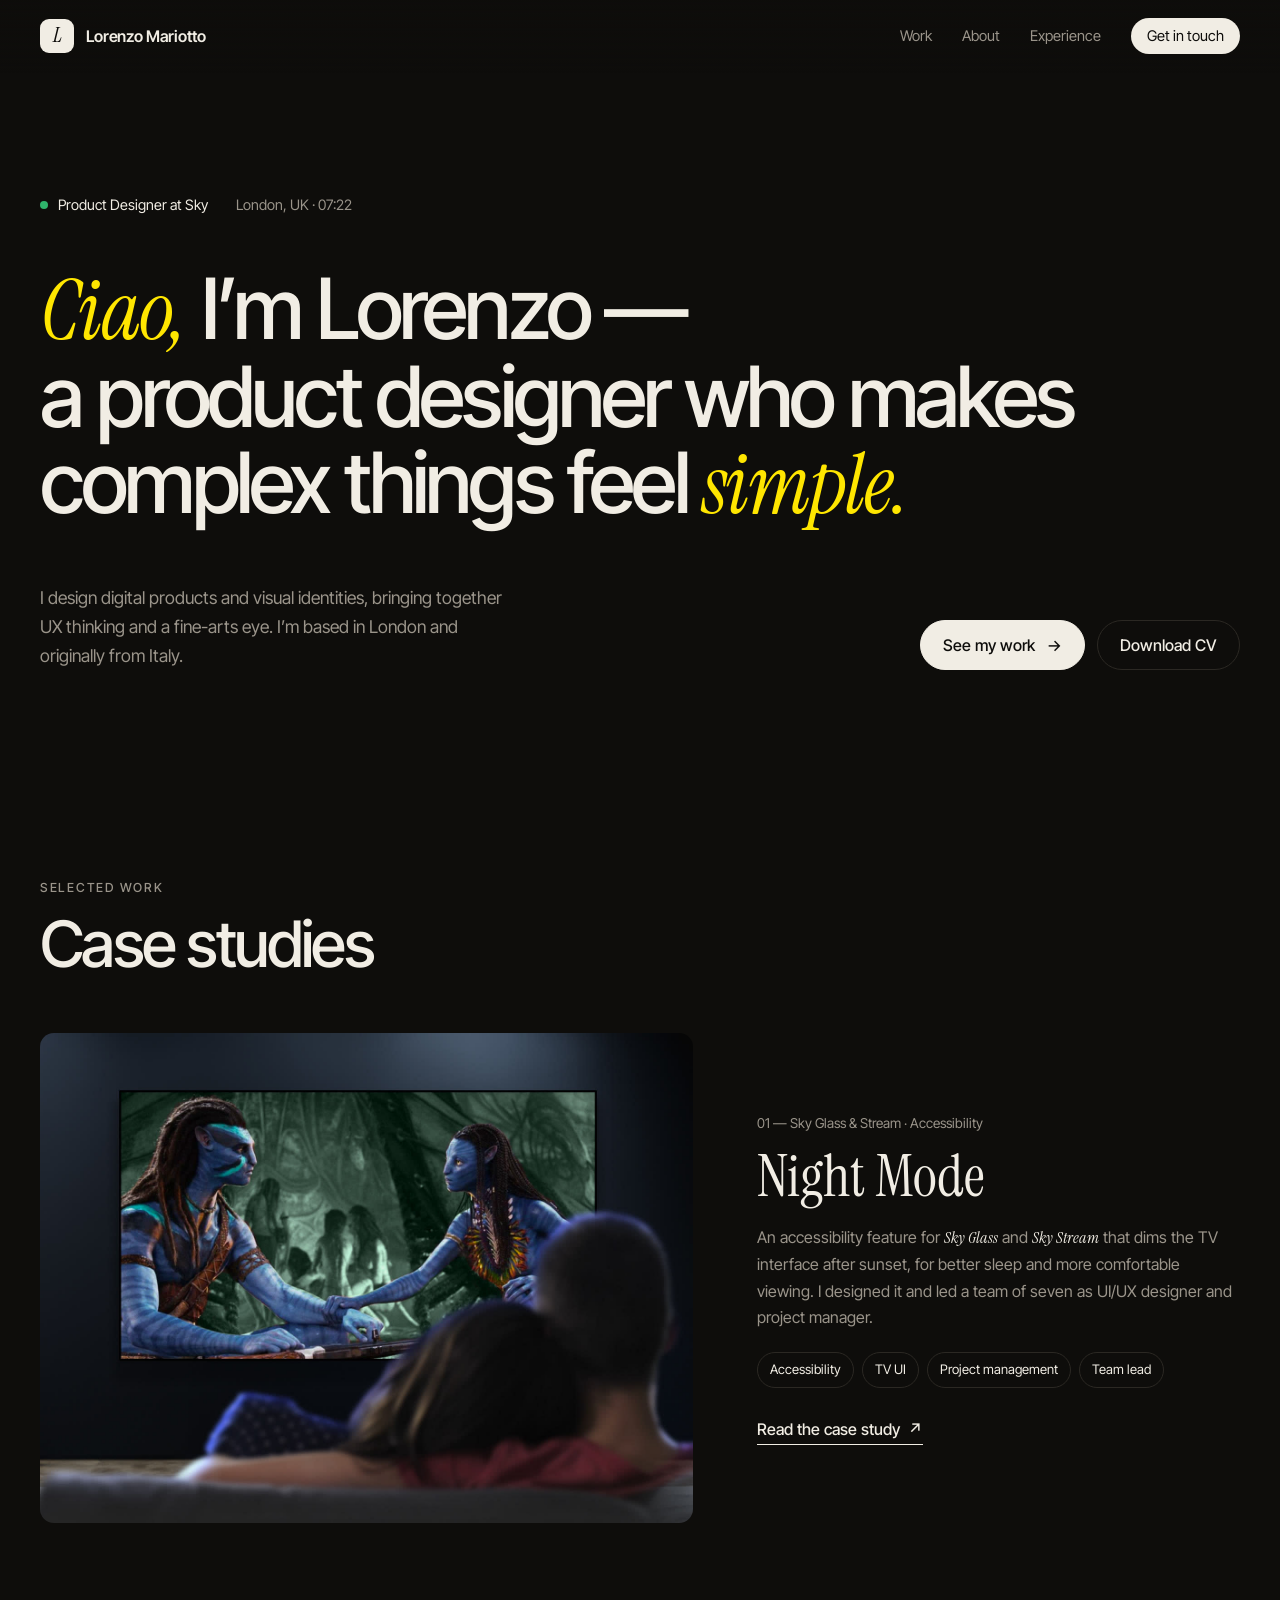
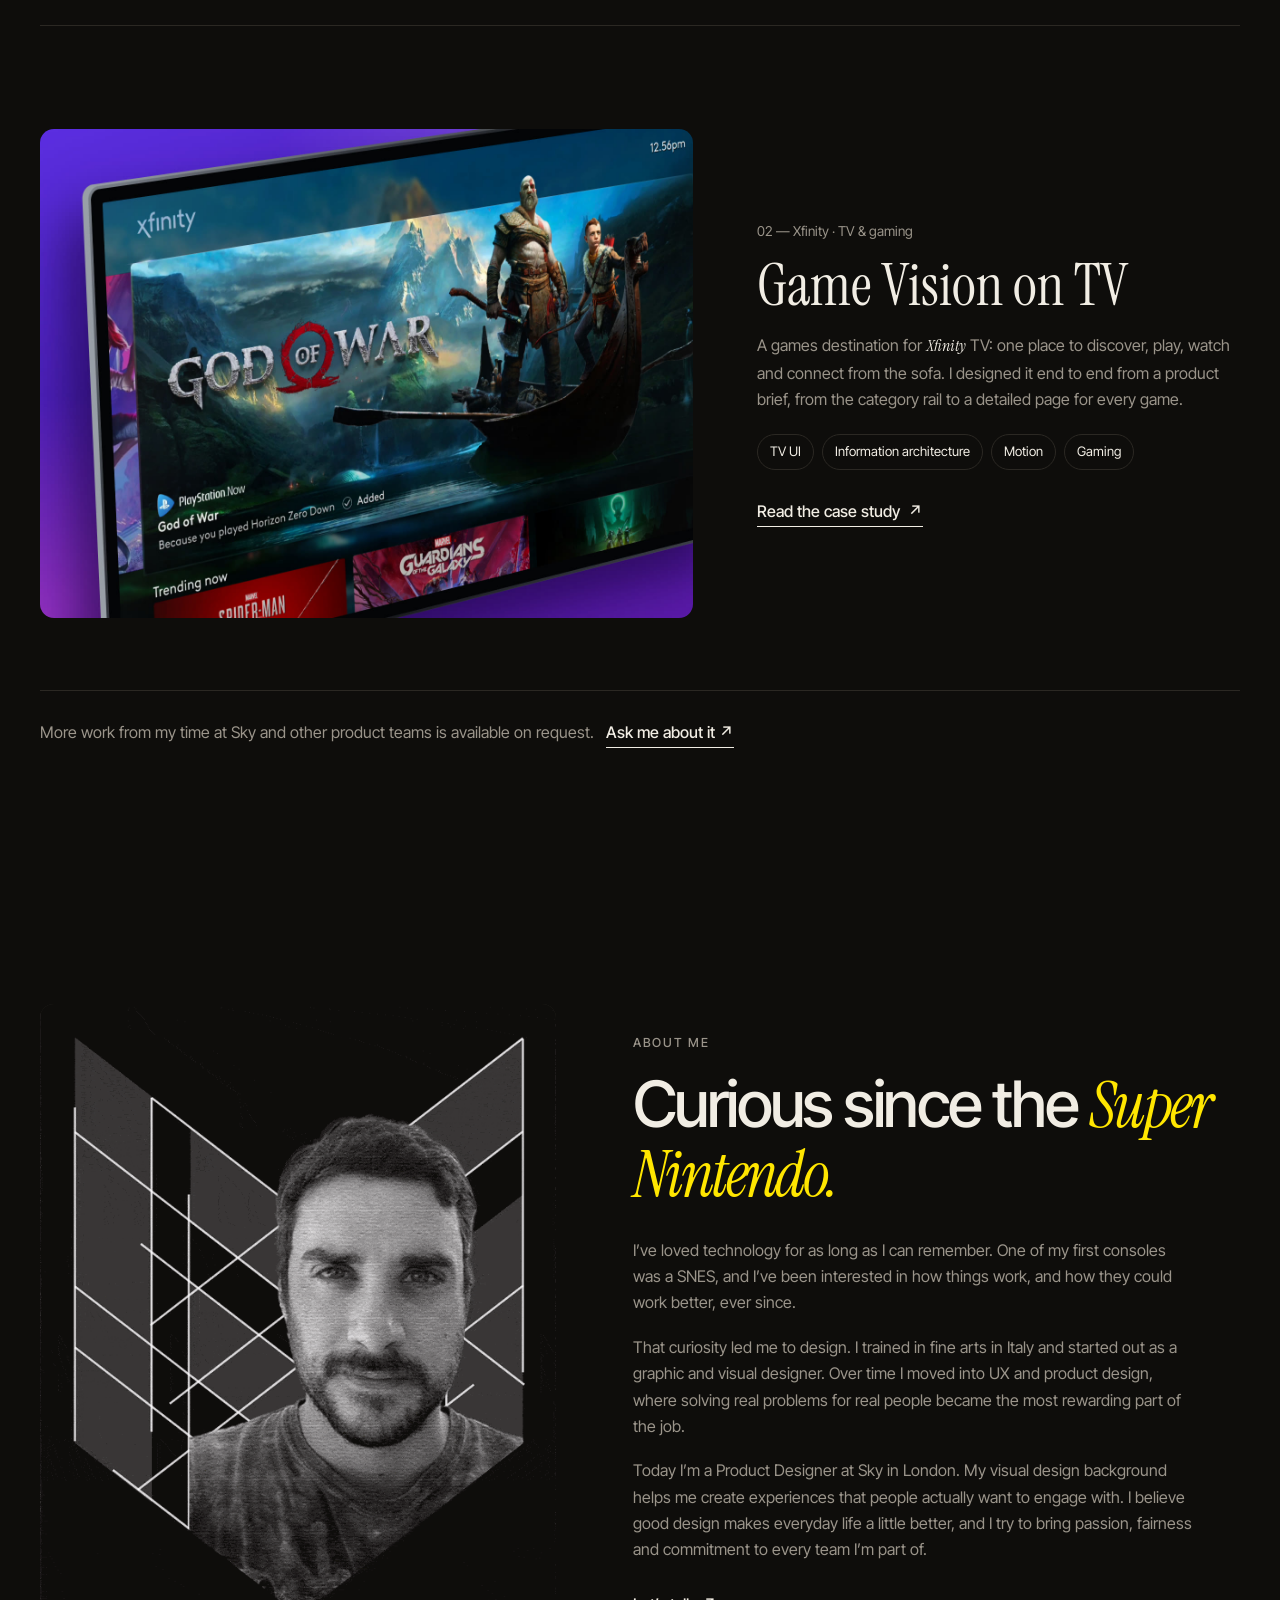
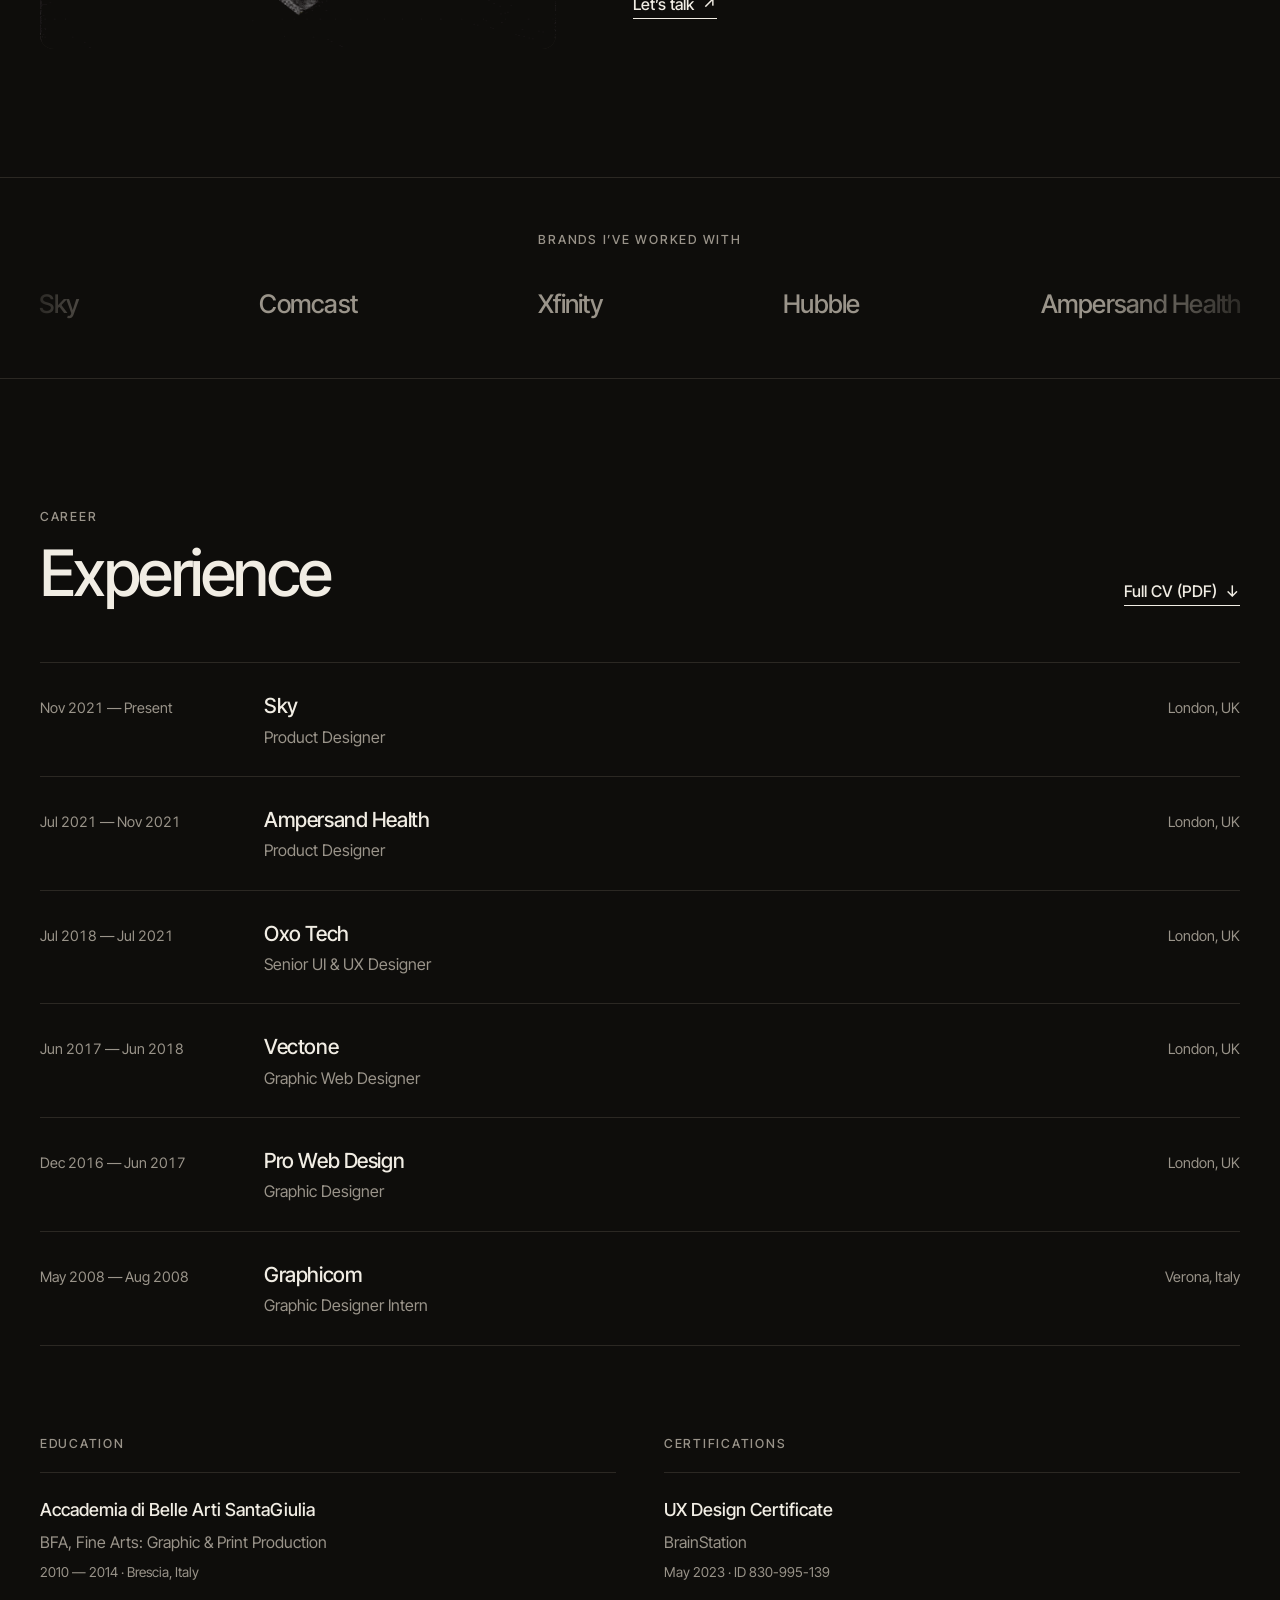
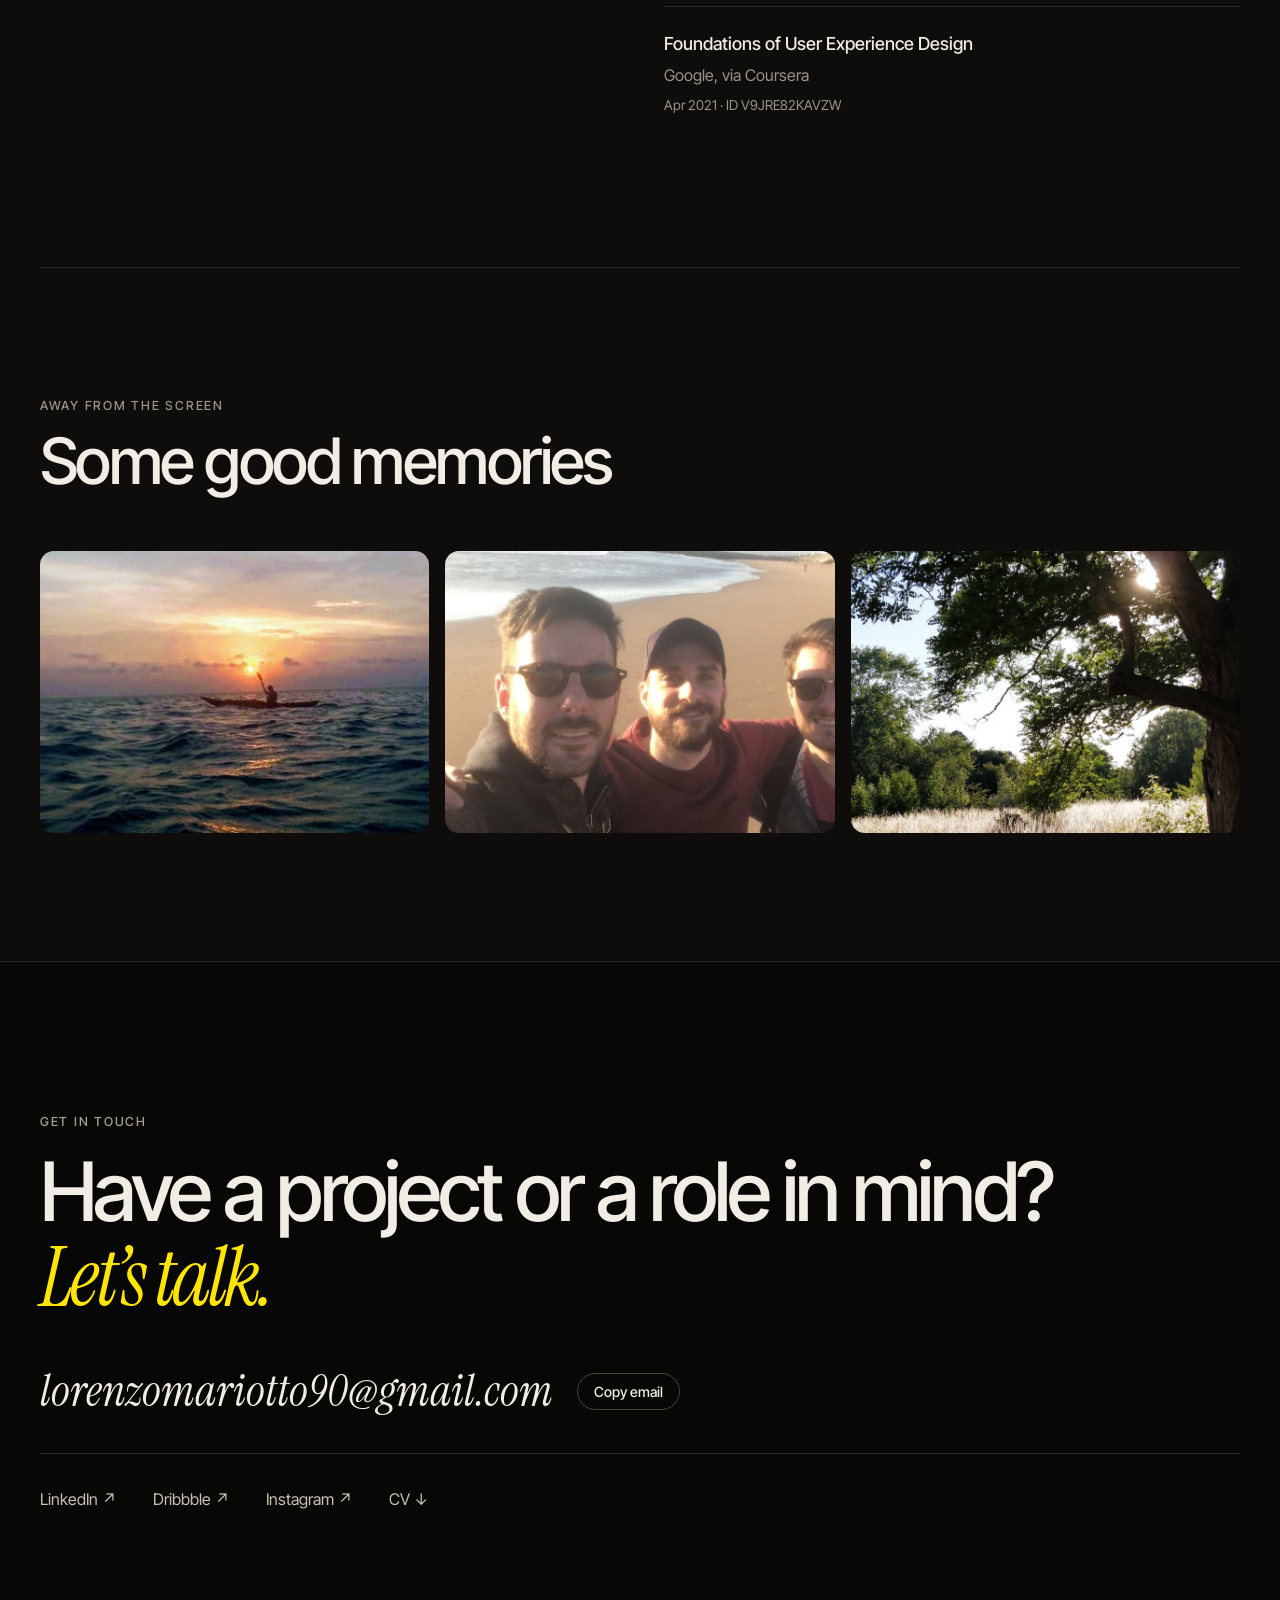
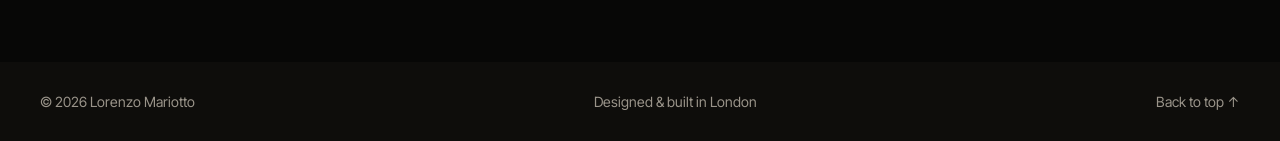
==== index.html @ 44eb6e2e "Update alt text for game vision thumbnail image for improved accessibility" ====
﻿<!DOCTYPE html>
<html lang="en">
<head>
  <meta charset="UTF-8">
  <meta name="viewport" content="width=device-width, initial-scale=1.0">
  <title>Lorenzo Mariotto — Product &amp; UX Designer, London</title>
  <meta name="description" content="Lorenzo Mariotto is a Product and UX Designer based in London, currently at Sky. Selected case studies, visual work and experience.">
  <meta property="og:title" content="Lorenzo Mariotto — Product &amp; UX Designer">
  <meta property="og:description" content="Product and UX Designer based in London, currently at Sky.">
  <meta property="og:type" content="website">
  <meta property="og:url" content="https://lorenzomariotto.com">
  <meta name="theme-color" content="#0e0d0b">
  <link rel="icon" href="data:image/svg+xml,<svg xmlns='http://www.w3.org/2000/svg' viewBox='0 0 100 100'><rect width='100' height='100' rx='22' fill='%2316140f'/><text x='50' y='68' font-size='54' text-anchor='middle' fill='%23f4f1ea' font-family='Georgia,serif' font-style='italic'>L</text></svg>">
  <link rel="preconnect" href="https://fonts.googleapis.com">
  <link rel="preconnect" href="https://fonts.gstatic.com" crossorigin>
  <link href="https://fonts.googleapis.com/css2?family=Instrument+Serif:ital@0;1&family=Inter+Tight:wght@400;500;600&display=swap" rel="stylesheet">
  <link rel="stylesheet" href="style.css">
  <script src="script.js" defer></script>
</head>
<body>
  <a class="skip-link" href="#main">Skip to content</a>

  <header class="site-header">
    <nav class="nav container" aria-label="Main">
      <a class="brand" href="#top" aria-label="Lorenzo Mariotto, back to top">
        <span class="brand-mark">L</span>
        <span class="brand-name">Lorenzo Mariotto</span>
      </a>
      <button class="menu-toggle" type="button" aria-expanded="false" aria-controls="nav-links">
        <span class="sr-only">Menu</span><span></span><span></span>
      </button>
      <ul class="nav-links" id="nav-links">
        <li><a href="#work">Work</a></li>
        <li><a href="#about">About</a></li>
        <li><a href="#experience">Experience</a></li>
        <li><a class="nav-cta" href="#contact">Get in touch</a></li>
      </ul>
    </nav>
  </header>

  <main id="main">
    <!-- WORK REEL hidden. To show it again: remove "hidden" below and set preload="auto". -->
    <div class="hero-reel" aria-hidden="true" hidden>
      <video autoplay muted loop playsinline preload="none" poster="images/work-reel-poster.jpg">
        <source src="videos/work-reel.mp4" type="video/mp4">
      </video>
    </div>

    <!-- HERO -->
    <section class="hero container" id="top">
      <div class="hero-meta reveal">
        <span class="status"><span class="dot" aria-hidden="true"></span>Product Designer at Sky</span>
        <span>London, UK · <time id="london-time">--:--</time></span>
      </div>
      <h1 class="hero-title reveal">
        <em>Ciao,</em> I’m Lorenzo —<br>
        a product designer who makes<br class="hide-sm">
        complex things feel <em>simple.</em>
      </h1>
      <div class="hero-foot reveal">
        <p class="lede">I design digital products and visual identities, bringing together UX thinking and a fine-arts eye. I’m based in London and originally from Italy.</p>
        <div class="hero-actions">
          <a class="button" href="#work">See my work <span aria-hidden="true">→</span></a>
          <a class="button button-ghost" href="resume.pdf" download>Download CV</a>
        </div>
      </div>
      <!-- Specialties hidden. Remove "hidden" below to show them again. -->
      <ul class="specialties reveal" aria-label="Specialties" hidden>
        <li><span>01</span>UI / UX Design</li>
        <li><span>02</span>Product Design</li>
        <li><span>03</span>Visual Design</li>
        <li><span>04</span>Entertainment Marketing</li>
      </ul>
    </section>

    <!-- WORK -->
    <section class="section container" id="work">
      <header class="section-head reveal">
        <p class="eyebrow">Selected work</p>
        <h2>Case studies</h2>
      </header>

      <article class="case reveal">
        <a class="case-media media" href="night-mode.html" aria-label="Read the Night Mode case study">
          <img src="images/night-mode/thumb.jpg" alt="A couple cuddled up on the sofa watching Avatar on Sky Glass in a dark living room" loading="lazy">
          <span class="media-fallback" aria-hidden="true">NIGHT MODE</span>
        </a>
        <div class="case-body">
          <p class="case-index">01 — Sky Glass &amp; Stream · Accessibility</p>
          <h3><a href="night-mode.html">Night Mode</a></h3>
          <p>An accessibility feature for <em>Sky Glass</em> and <em>Sky Stream</em> that dims the TV interface after sunset, for better sleep and more comfortable viewing. I designed it and led a team of seven as UI/UX designer and project manager.</p>
          <ul class="tags">
            <li>Accessibility</li><li>TV UI</li><li>Project management</li><li>Team lead</li>
          </ul>
          <a class="text-link" href="night-mode.html">Read the case study <span aria-hidden="true">↗</span></a>
        </div>
      </article>

      <article class="case reveal">
        <a class="case-media media" href="game-vision.html" aria-label="Read the Game Vision case study">
          <img src="images/game-vision/thumb.jpg" alt="The Xfinity games billboard with God of War, on a TV shown at an angle" loading="lazy">
          <span class="media-fallback" aria-hidden="true">GAME VISION</span>
        </a>
        <div class="case-body">
          <p class="case-index">02 — Xfinity · TV &amp; gaming</p>
          <h3><a href="game-vision.html">Game Vision on TV</a></h3>
          <p>A games destination for <em>Xfinity</em> TV: one place to discover, play, watch and connect from the sofa. I designed it end to end from a product brief, from the category rail to a detailed page for every game.</p>
          <ul class="tags">
            <li>TV UI</li><li>Information architecture</li><li>Motion</li><li>Gaming</li>
          </ul>
          <a class="text-link" href="game-vision.html">Read the case study <span aria-hidden="true">↗</span></a>
        </div>
      </article>

      <!-- SOMA case study hidden. Remove the "hidden" attribute below to show it again. -->
      <article class="case reveal" hidden>
        <a class="case-media media" href="soma.html" aria-label="Read the SOMA case study">
          <img src="images/soma-cover.jpg" alt="SOMA website redesign shown on desktop and mobile" loading="lazy">
          <span class="media-fallback" aria-hidden="true">SOMA</span>
        </a>
        <div class="case-body">
          <p class="case-index">02 — Website · UI/UX</p>
          <h3><a href="soma.html">SOMA</a></h3>
          <p>A redesign of the website for <em>SOMA</em>, Frictional Games’ sci-fi horror game about identity, consciousness and what it means to be human. I set out to improve navigation, visual hierarchy and overall appeal on both desktop and mobile.</p>
          <ul class="tags">
            <li>UX research</li><li>Information architecture</li><li>UI design</li><li>Responsive</li>
          </ul>
          <a class="text-link" href="soma.html">Read the case study <span aria-hidden="true">↗</span></a>
        </div>
      </article>

      <p class="work-note reveal">More work from my time at Sky and other product teams is available on request. <a class="text-link" href="#contact">Ask me about it ↗</a></p>
    </section>

    <!-- VISUALS -->
    <!-- Visuals section hidden. Remove the "hidden" attribute below (and restore the nav links) to show it again. -->
    <section class="section section-tint" id="visuals" hidden>
      <div class="container">
        <header class="section-head reveal">
          <p class="eyebrow">Visual design</p>
          <h2>Visuals</h2>
          <p class="section-note">A selection of visual and marketing work. Click any image to view it larger.</p>
        </header>
        <div class="gallery">
          <figure class="gallery-item media reveal wide"><img src="images/visuals/01.png" alt="Gunner movie app, home and film detail screens" loading="lazy"><span class="media-fallback" aria-hidden="true">01</span></figure>
          <figure class="gallery-item media reveal"><img src="images/visuals/02.jpg" alt="Gunner movie app, film detail with cast and crew" loading="lazy"><span class="media-fallback" aria-hidden="true">02</span></figure>
          <figure class="gallery-item media reveal"><img src="images/visuals/03.gif" alt="Gunner movie app shown on a phone" loading="lazy"><span class="media-fallback" aria-hidden="true">03</span></figure>
          <figure class="gallery-item media reveal wide"><img src="images/visuals/04.jpg" alt="Games store app concept, welcome and game detail screens" loading="lazy"><span class="media-fallback" aria-hidden="true">04</span></figure>
        </div>
      </div>
    </section>

    <!-- ABOUT -->
    <section class="section container about" id="about">
      <div class="about-media media reveal">
        <img src="images/portrait-blend.gif" alt="Portrait of Lorenzo Mariotto" loading="lazy">
        <span class="media-fallback" aria-hidden="true">LM</span>
      </div>
      <div class="about-body reveal">
        <p class="eyebrow">About me</p>
        <h2>Curious since the <em>Super Nintendo.</em></h2>
        <p>I’ve loved technology for as long as I can remember. One of my first consoles was a SNES, and I’ve been interested in how things work, and how they could work better, ever since.</p>
        <p>That curiosity led me to design. I trained in fine arts in Italy and started out as a graphic and visual designer. Over time I moved into UX and product design, where solving real problems for real people became the most rewarding part of the job.</p>
        <p>Today I’m a Product Designer at Sky in London. My visual design background helps me create experiences that people actually want to engage with. I believe good design makes everyday life a little better, and I try to bring passion, fairness and commitment to every team I’m part of.</p>
        <a class="text-link" href="#contact">Let’s talk <span aria-hidden="true">↗</span></a>
      </div>
    </section>

    <!-- CLIENTS -->
    <section class="clients" aria-labelledby="clients-title">
      <p class="eyebrow reveal" id="clients-title">Brands I’ve worked with</p>
      <div class="marquee reveal">
        <ul class="logo-group">
          <li class="logo"><img src="images/clients/sky.svg" alt="Sky"><span class="logo-name">Sky</span></li>
          <li class="logo"><img src="images/clients/comcast.svg" alt="Comcast"><span class="logo-name">Comcast</span></li>
          <li class="logo"><img src="images/clients/xfinity.svg" alt="Xfinity"><span class="logo-name">Xfinity</span></li>
          <li class="logo"><img src="images/clients/hubble.svg" alt="Hubble"><span class="logo-name">Hubble</span></li>
          <li class="logo"><img src="images/clients/ampersand-health.svg" alt="Ampersand Health"><span class="logo-name">Ampersand Health</span></li>
        </ul>
      </div>
    </section>

    <!-- EXPERIENCE -->
    <section class="section container" id="experience">
      <header class="section-head reveal">
        <p class="eyebrow">Career</p>
        <h2>Experience</h2>
        <a class="text-link" href="resume.pdf" download>Full CV (PDF) <span aria-hidden="true">↓</span></a>
      </header>
      <ol class="timeline">
        <li class="role reveal">
          <span class="role-date">Nov 2021 — Present</span>
          <div><h3><a href="https://www.sky.com" target="_blank" rel="noopener">Sky</a></h3><p>Product Designer</p></div>
          <span class="role-place">London, UK</span>
        </li>
        <li class="role reveal">
          <span class="role-date">Jul 2021 — Nov 2021</span>
          <div><h3><a href="https://www.ampersandhealth.co.uk" target="_blank" rel="noopener">Ampersand Health</a></h3><p>Product Designer</p></div>
          <span class="role-place">London, UK</span>
        </li>
        <li class="role reveal">
          <span class="role-date">Jul 2018 — Jul 2021</span>
          <div><h3><a href="https://www.oxotech.co.uk" target="_blank" rel="noopener">Oxo Tech</a></h3><p>Senior UI &amp; UX Designer</p></div>
          <span class="role-place">London, UK</span>
        </li>
        <li class="role reveal">
          <span class="role-date">Jun 2017 — Jun 2018</span>
          <div><h3><a href="https://www.vectonemobile.co.uk" target="_blank" rel="noopener">Vectone</a></h3><p>Graphic Web Designer</p></div>
          <span class="role-place">London, UK</span>
        </li>
        <li class="role reveal">
          <span class="role-date">Dec 2016 — Jun 2017</span>
          <div><h3><a href="https://www.prowebdesignuk.com" target="_blank" rel="noopener">Pro Web Design</a></h3><p>Graphic Designer</p></div>
          <span class="role-place">London, UK</span>
        </li>
        <li class="role reveal">
          <span class="role-date">May 2008 — Aug 2008</span>
          <div><h3><a href="https://www.graphicom.it" target="_blank" rel="noopener">Graphicom</a></h3><p>Graphic Designer Intern</p></div>
          <span class="role-place">Verona, Italy</span>
        </li>
      </ol>

      <div class="credentials">
        <div class="cred-col reveal">
          <p class="eyebrow">Education</p>
          <div class="cred">
            <h3><a href="https://www.accademiasantagiulia.it" target="_blank" rel="noopener">Accademia di Belle Arti SantaGiulia</a></h3>
            <p>BFA, Fine Arts: Graphic &amp; Print Production</p>
            <span>2010 — 2014 · Brescia, Italy</span>
          </div>
        </div>
        <div class="cred-col reveal">
          <p class="eyebrow">Certifications</p>
          <div class="cred">
            <h3>UX Design Certificate</h3>
            <p>BrainStation</p>
            <span>May 2023 · ID 830-995-139</span>
          </div>
          <div class="cred">
            <h3>Foundations of User Experience Design</h3>
            <p>Google, via Coursera</p>
            <span>Apr 2021 · ID V9JRE82KAVZW</span>
          </div>
        </div>
      </div>
    </section>

    <!-- MEMORIES -->
    <section class="section container memories" id="memories">
      <header class="section-head reveal">
        <p class="eyebrow">Away from the screen</p>
        <h2>Some good memories</h2>
      </header>
      <div class="gallery">
        <figure class="gallery-item media reveal"><img src="images/memories/kayak.jpg" alt="Kayaking out at sunset" loading="lazy"><span class="media-fallback" aria-hidden="true">01</span></figure>
        <figure class="gallery-item media reveal"><img src="images/memories/friends-beach.jpg" alt="Holiday with friends on the beach" loading="lazy"><span class="media-fallback" aria-hidden="true">02</span></figure>
        <figure class="gallery-item media reveal"><img src="images/memories/tree-sun.jpg" alt="Sun shining through a large tree over a field" loading="lazy"><span class="media-fallback" aria-hidden="true">03</span></figure>
      </div>
    </section>

    <!-- CONTACT -->
    <section class="contact" id="contact">
      <div class="container">
        <p class="eyebrow reveal">Get in touch</p>
        <h2 class="contact-title reveal">Have a project or a role in mind?<br><em>Let’s talk.</em></h2>
        <div class="contact-row reveal">
          <a class="contact-email" href="mailto:lorenzomariotto90@gmail.com">lorenzomariotto90@gmail.com</a>
          <button class="copy-btn" type="button" data-copy="lorenzomariotto90@gmail.com">Copy email</button>
        </div>
        <ul class="socials reveal">
          <li><a href="https://www.linkedin.com/in/lorenzo-mariotto-1b5647162" target="_blank" rel="noopener">LinkedIn ↗</a></li>
          <li><a href="https://dribbble.com/Wario" target="_blank" rel="noopener">Dribbble ↗</a></li>
          <li><a href="https://www.instagram.com/lorenzomariotto" target="_blank" rel="noopener">Instagram ↗</a></li>
          <li><a href="resume.pdf" download>CV ↓</a></li>
        </ul>
      </div>
    </section>
  </main>

  <footer class="site-footer container">
    <p>© <span id="year">2026</span> Lorenzo Mariotto</p>
    <p>Designed &amp; built in London</p>
    <a href="#top">Back to top ↑</a>
  </footer>

  <div class="lightbox" id="lightbox" role="dialog" aria-modal="true" aria-label="Image viewer" hidden>
    <button class="lightbox-close" type="button" aria-label="Close">×</button>
    <img alt="">
  </div>
  <div class="toast" id="toast" role="status" aria-live="polite"></div>
</body>
</html>
---- style.css ----
:root {
  color-scheme: dark;
  --bg: #0e0d0b;
  --bg-tint: #151411;
  --ink: #f1ede4;
  --muted: #9a948a;
  --line: #2b2823;
  --accent: #ffe600;
  --dark: #070706;
  --serif: "Instrument Serif", Georgia, serif;
  --sans: "Inter Tight", system-ui, -apple-system, "Segoe UI", sans-serif;
  --radius: 14px;
  --ease: cubic-bezier(.2, .7, .2, 1);
}

*, *::before, *::after { box-sizing: border-box; }
[hidden] { display: none !important; }
html { scroll-behavior: smooth; scroll-padding-top: 84px; }
body {
  margin: 0;
  background: var(--bg);
  color: var(--ink);
  font: 400 1rem/1.65 var(--sans);
  -webkit-font-smoothing: antialiased;
  text-rendering: optimizeLegibility;
}
img { display: block; max-width: 100%; }
a { color: inherit; text-decoration: none; }
h1, h2, h3, p { margin: 0; }
em { font-family: var(--serif); font-style: italic; font-weight: 400; }
::selection { background: var(--accent); color: #16140f; }
:focus-visible { outline: 2px solid var(--accent); outline-offset: 3px; border-radius: 4px; }

.container { width: min(1200px, calc(100% - 48px)); margin-inline: auto; }
.sr-only { position: absolute; width: 1px; height: 1px; overflow: hidden; clip: rect(0 0 0 0); white-space: nowrap; }
.skip-link { position: absolute; left: 16px; top: -60px; z-index: 100; padding: 10px 16px; background: var(--ink); color: var(--bg); border-radius: 8px; }
.skip-link:focus { top: 16px; }

/* ---------- Header ---------- */
.site-header {
  position: sticky; top: 0; z-index: 50;
  background: linear-gradient(to bottom, rgba(14,13,11,.75), rgba(14,13,11,0)) border-box no-repeat;
  border-bottom: 1px solid transparent;
  transition: border-color .3s, background-color .3s;
}
.site-header.is-scrolled {
  background: color-mix(in srgb, var(--bg) 82%, transparent);
  backdrop-filter: blur(14px); -webkit-backdrop-filter: blur(14px);
  border-bottom-color: var(--line);
}
.nav { height: 72px; display: flex; align-items: center; justify-content: space-between; }
.brand { display: flex; align-items: center; gap: 12px; font-weight: 600; letter-spacing: -.01em; }
.brand-mark {
  width: 34px; height: 34px; display: grid; place-items: center;
  background: var(--ink); color: var(--bg); border-radius: 9px;
  font: italic 1.35rem/1 var(--serif);
}
.nav-links { display: flex; align-items: center; gap: 30px; margin: 0; padding: 0; list-style: none; font-size: .92rem; }
.nav-links a { color: var(--muted); transition: color .2s; }
.nav-links a:hover { color: var(--ink); }
.nav-links .nav-cta { color: var(--bg); background: var(--ink); padding: 9px 16px; border-radius: 99px; }
.nav-links .nav-cta:hover { color: var(--bg); background: var(--accent); }
.menu-toggle { display: none; }

/* ---------- Buttons & links ---------- */
.button {
  display: inline-flex; align-items: center; gap: 12px;
  min-height: 50px; padding: 0 22px; border-radius: 99px;
  background: var(--ink); color: var(--bg); border: 1px solid var(--ink);
  font-weight: 500; transition: background .25s, border-color .25s, color .25s, transform .25s var(--ease);
}
.button:hover { background: var(--accent); border-color: var(--accent); transform: translateY(-2px); }
.button-ghost { background: transparent; color: var(--ink); border-color: var(--line); }
.button-ghost:hover { background: transparent; color: var(--ink); border-color: var(--ink); }
.text-link {
  display: inline-flex; gap: 8px; align-items: center; font-weight: 500;
  background: linear-gradient(currentColor, currentColor) 0 100% / 100% 1px no-repeat;
  padding-bottom: 2px; transition: background-size .35s var(--ease), color .2s;
}
.text-link:hover { color: var(--accent); background-size: 0 1px; background-position: 100% 100%; }
.eyebrow { font-size: .78rem; font-weight: 500; letter-spacing: .14em; text-transform: uppercase; color: var(--muted); margin-bottom: 18px; }

/* ---------- Hero work reel (top-right corner) ---------- */
.hero-reel {
  position: absolute; top: 0; right: 0; z-index: 0; pointer-events: none;
  width: min(68vw, 1240px); aspect-ratio: 16 / 9; opacity: .6;
  -webkit-mask-image: radial-gradient(ellipse 115% 125% at 100% 0%, #000 38%, rgba(0,0,0,.75) 55%, rgba(0,0,0,.3) 72%, transparent 88%);
          mask-image: radial-gradient(ellipse 115% 125% at 100% 0%, #000 38%, rgba(0,0,0,.75) 55%, rgba(0,0,0,.3) 72%, transparent 88%);
}
.hero-reel { overflow: hidden; }
/* Zoom from the bottom-left so the TV's own clock and logo bar fall outside the frame */
.hero-reel video { display: block; width: 100%; height: 100%; object-fit: cover; transform: scale(1.16); transform-origin: 0 100%; }
.hero { position: relative; z-index: 1; }
@media (max-width: 720px) { .hero-reel { width: 130vw; opacity: .45; } }

/* ---------- Hero ---------- */
.hero { padding: clamp(56px, 10vw, 120px) 0 clamp(48px, 7vw, 80px); }
.hero-meta { display: flex; flex-wrap: wrap; gap: 12px 28px; color: var(--muted); font-size: .9rem; margin-bottom: clamp(28px, 5vw, 48px); }
.status { display: inline-flex; align-items: center; gap: 10px; color: var(--ink); }
.dot { width: 8px; height: 8px; border-radius: 50%; background: #2fb36b; box-shadow: 0 0 0 0 rgba(47,179,107,.5); animation: pulse 2.4s infinite; }
@keyframes pulse { 70% { box-shadow: 0 0 0 9px rgba(47,179,107,0); } 100% { box-shadow: 0 0 0 0 rgba(47,179,107,0); } }
.hero-title {
  font-weight: 500; font-size: clamp(2.5rem, 6.6vw, 5.9rem);
  line-height: 1.02; letter-spacing: -.045em;
}
.hero-title em { color: var(--accent); letter-spacing: -.02em; }
.hero-foot { display: flex; flex-wrap: wrap; align-items: end; justify-content: space-between; gap: 32px; margin-top: clamp(32px, 5vw, 56px); }
.lede { max-width: 470px; color: var(--muted); font-size: 1.1rem; }
.hero-actions { display: flex; flex-wrap: wrap; gap: 12px; }
.specialties {
  display: grid; grid-template-columns: repeat(4, 1fr);
  margin: clamp(56px, 8vw, 96px) 0 0; padding: 0; list-style: none;
  border-top: 1px solid var(--line);
}
.specialties li { padding: 20px 20px 0 0; font-weight: 500; font-size: 1.02rem; }
.specialties span { display: block; color: var(--muted); font-size: .78rem; margin-bottom: 6px; font-variant-numeric: tabular-nums; }

/* ---------- Client logo marquee ---------- */
.clients { border-block: 1px solid var(--line); padding-block: clamp(32px, 5vw, 52px); }
.clients .eyebrow { text-align: center; margin-bottom: clamp(22px, 3vw, 32px); }
.marquee {
  --gap: clamp(56px, 8vw, 110px);
  display: flex; gap: var(--gap); overflow: hidden;
  -webkit-mask-image: linear-gradient(to right, transparent 0, #000 14%, #000 86%, transparent 100%);
          mask-image: linear-gradient(to right, transparent 0, #000 14%, #000 86%, transparent 100%);
}
.logo-group {
  display: flex; flex-shrink: 0; align-items: center; justify-content: space-around;
  gap: var(--gap); min-width: 100%; margin: 0; padding: 0; list-style: none;
}
.js .logo-group { animation: marquee-scroll 34s linear infinite; }
.marquee:hover .logo-group { animation-play-state: paused; }
@keyframes marquee-scroll { to { transform: translateX(calc(-100% - var(--gap))); } }
.logo { display: flex; align-items: center; justify-content: center; height: 44px; white-space: nowrap; }
.logo img { display: none; height: 100%; width: auto; max-width: 160px; object-fit: contain; filter: brightness(0) invert(1); opacity: .6; transition: opacity .2s; }
.logo-name { font: 500 clamp(1.15rem, 2vw, 1.6rem)/1 var(--sans); letter-spacing: -.03em; color: var(--muted); transition: color .2s; }
.logo:hover .logo-name { color: var(--ink); }
.logo.has-img img { display: block; }
.logo.has-img .logo-name { display: none; }
.logo.has-img:hover img { opacity: 1; }

/* ---------- Sections ---------- */
.section { padding-block: clamp(72px, 10vw, 128px); }
.section-tint { background: var(--bg-tint); }
.section-head { display: flex; flex-wrap: wrap; align-items: end; gap: 12px 32px; margin-bottom: clamp(36px, 5vw, 56px); }
.section-head .eyebrow { width: 100%; margin-bottom: 0; }
.section-head h2, .about h2 { font-weight: 500; font-size: clamp(2.2rem, 5vw, 4rem); line-height: 1.04; letter-spacing: -.04em; }
.section-note { max-width: 340px; margin-left: auto; color: var(--muted); font-size: .95rem; }
.section-head .text-link { margin-left: auto; }

/* ---------- Media + fallback ---------- */
.media { position: relative; overflow: hidden; border-radius: var(--radius); background: var(--line); margin: 0; }
.media img { width: 100%; height: 100%; object-fit: cover; transition: transform .8s var(--ease); }
.media-fallback { display: none; }
.media.is-empty { background: linear-gradient(135deg, #25221d, #181612); }
.media.is-empty .media-fallback {
  display: grid; place-items: center; position: absolute; inset: 0;
  font: italic clamp(2rem, 6vw, 4.5rem)/1 var(--serif); color: rgba(241,237,228,.3);
}

/* ---------- Case study ---------- */
.case { display: grid; grid-template-columns: 1.35fr 1fr; gap: clamp(28px, 5vw, 64px); align-items: center; }
.case + .case { margin-top: clamp(56px, 8vw, 104px); padding-top: clamp(56px, 8vw, 104px); border-top: 1px solid var(--line); }
.case-media { aspect-ratio: 4 / 3; display: block; }
.case-media:hover img { transform: scale(1.04); }
.case-media.is-empty { background: radial-gradient(circle at 30% 30%, #2a3b44, #0d1418 70%); }
.case-media.is-empty .media-fallback { color: rgba(255,255,255,.75); font-style: normal; letter-spacing: .3em; font-family: var(--sans); font-weight: 500; font-size: clamp(1.8rem, 4vw, 3rem); }
.case-index { color: var(--muted); font-size: .85rem; margin-bottom: 14px; }
.case h3 { font: 400 clamp(2.4rem, 4.5vw, 3.6rem)/1 var(--serif); margin-bottom: 18px; }
.case h3 a:hover { color: var(--accent); }
.case-body > p:not(.case-index) { color: var(--muted); margin-bottom: 22px; }
.case-body em { color: var(--ink); }
.tags { display: flex; flex-wrap: wrap; gap: 8px; padding: 0; margin: 0 0 28px; list-style: none; }
.tags li { padding: 6px 12px; border: 1px solid var(--line); border-radius: 99px; font-size: .82rem; }

/* ---------- Case study page ---------- */
.cs-hero { padding: clamp(40px, 7vw, 88px) 0 clamp(32px, 5vw, 56px); }
.cs-hero .eyebrow { margin-top: 36px; }
.cs-title { font-weight: 500; font-size: clamp(2.4rem, 6vw, 5.2rem); line-height: 1.04; letter-spacing: -.045em; max-width: 14em; }
.cs-title em { color: var(--accent); letter-spacing: -.02em; }
.cs-lede { max-width: 640px; margin-top: 28px; color: var(--muted); font-size: 1.15rem; }
.cs-facts { display: grid; grid-template-columns: repeat(4, 1fr); gap: 24px; margin: clamp(36px, 5vw, 64px) 0 0; padding-top: 24px; border-top: 1px solid var(--line); }
.cs-facts dt { color: var(--muted); font-size: .78rem; letter-spacing: .14em; text-transform: uppercase; margin-bottom: 6px; }
.cs-facts dd { margin: 0; font-weight: 500; }
.cs-cover { aspect-ratio: 16 / 9; }
.cs-cover.is-empty { background: radial-gradient(circle at 30% 30%, #2a3b44, #0d1418 70%); }
.cs-cover.is-empty .media-fallback { color: rgba(255,255,255,.75); font-style: normal; letter-spacing: .3em; font-family: var(--sans); font-weight: 500; }
.cs-section { display: grid; grid-template-columns: 1fr 2.2fr; gap: clamp(24px, 5vw, 80px); padding-block: clamp(56px, 8vw, 104px); border-bottom: 1px solid var(--line); }
.cs-section:last-of-type { border-bottom: 0; }
.cs-text h2 { font-weight: 500; font-size: clamp(1.7rem, 3.4vw, 2.7rem); line-height: 1.1; letter-spacing: -.035em; margin-bottom: 22px; max-width: 18em; }
.cs-text p { color: var(--muted); max-width: 620px; margin-bottom: 18px; }
.cs-points { list-style: none; padding: 0; margin: 28px 0 0; max-width: 620px; }
.cs-points li { padding: 16px 0; border-top: 1px solid var(--line); color: var(--muted); }
.cs-points strong { color: var(--ink); font-weight: 500; }
.cs-gallery { grid-column: 1 / -1; margin-top: 12px; }
.next-case { margin-top: 0; }
.cs-shot { grid-column: 1 / -1; border-radius: var(--radius); }
.cs-shot img { height: auto; }
.cs-shot.is-empty { aspect-ratio: 16 / 9; }
.cs-video { grid-column: 1 / -1; margin: 0; border-radius: var(--radius); overflow: hidden; background: var(--dark); border: 1px solid var(--line); }
.cs-video video { display: block; width: 100%; height: auto; aspect-ratio: 16 / 9; background: var(--dark); }
.cs-sub { grid-column: 1 / -1; display: grid; grid-template-columns: 1fr 2.2fr; gap: clamp(24px, 5vw, 80px); margin-top: clamp(24px, 4vw, 48px); }
.cs-sub h3 { font-weight: 500; font-size: 1.15rem; letter-spacing: -.02em; line-height: 1.3; }
.cs-sub p { color: var(--muted); max-width: 620px; }
.cs-grid { grid-column: 1 / -1; display: grid; grid-template-columns: 1fr 1fr; gap: 16px; }
.cs-grid .media { aspect-ratio: 16 / 9; }
/* Password lock screen */
.lock { min-height: 100vh; display: grid; place-items: center; align-content: center; gap: 40px; padding: 48px 24px;
  background: radial-gradient(60% 50% at 50% 30%, rgba(150,175,255,.10) 0%, transparent 70%), var(--bg); }
.lock-card { width: min(520px, 100%); padding: clamp(28px, 5vw, 44px); border: 1px solid var(--line); border-radius: var(--radius); background: var(--bg-tint); }
.lock-card h1 { font-weight: 500; font-size: clamp(1.6rem, 4vw, 2.2rem); line-height: 1.1; letter-spacing: -.035em; margin-bottom: 14px; }
.lock-note { color: var(--muted); margin-bottom: 24px; }
.lock-row { display: flex; gap: 10px; }
.lock-row input {
  flex: 1; min-width: 0; min-height: 50px; padding: 0 18px; border-radius: 99px;
  background: var(--bg); color: var(--ink); border: 1px solid var(--line); font: inherit;
}
.lock-row input:focus { outline: none; border-color: var(--ink); }
.lock-row .button { cursor: pointer; font: 500 1rem var(--sans); }
.lock-row .button:disabled { opacity: .6; cursor: progress; }
.lock-error { color: #ff8a7a; margin-top: 14px; font-size: .92rem; }
.lock-links { display: flex; flex-wrap: wrap; justify-content: space-between; gap: 12px; margin-top: 28px; font-size: .92rem; }
@media (max-width: 480px) { .lock-row { flex-direction: column; } }

/* Night Mode case study: coded visuals */
.nm-cards { grid-column: 1 / -1; display: grid; gap: 16px; }
.nm-cards-2 { grid-template-columns: repeat(2, 1fr); }
.nm-cards-3 { grid-template-columns: repeat(3, 1fr); }
.nm-card {
  position: relative; overflow: hidden; padding: clamp(24px, 3vw, 36px);
  background: radial-gradient(120% 90% at 20% 0%, #1c2230 0%, var(--bg-tint) 60%);
  border: 1px solid var(--line); border-radius: var(--radius);
}
.nm-card h3 { font-weight: 500; font-size: 1.25rem; letter-spacing: -.02em; margin: 22px 0 10px; }
.nm-card p { color: var(--muted); }
.nm-card strong { color: var(--ink); font-weight: 500; }
.nm-card-media { padding: 0 0 clamp(22px, 3vw, 30px); }
.nm-card-media .media { aspect-ratio: 16 / 9; border-radius: 0; border-bottom: 1px solid var(--line); }
.nm-card-media h3, .nm-card-media p { padding-inline: clamp(20px, 2.5vw, 28px); }
.nm-card-media h3 { margin-top: 20px; }
.nm-icon {
  display: grid; place-items: center; width: 56px; height: 56px; border-radius: 50%;
  background: radial-gradient(circle, rgba(170,190,255,.22) 0%, rgba(170,190,255,.06) 55%, transparent 72%);
  box-shadow: 0 0 40px rgba(150,175,255,.18);
}
.nm-icon svg { width: 26px; height: 26px; fill: none; stroke: var(--ink); stroke-width: 1.7; stroke-linecap: round; stroke-linejoin: round; }

.nm-stat {
  grid-column: 1 / -1; display: grid; grid-template-columns: auto 1fr; gap: clamp(24px, 5vw, 72px); align-items: center;
  padding: clamp(28px, 4vw, 48px); border: 1px solid var(--line); border-radius: var(--radius);
  background: radial-gradient(80% 140% at 0% 50%, rgba(255,230,0,.08) 0%, transparent 60%), var(--bg-tint);
}
.nm-stat-num { font: 400 clamp(4.5rem, 12vw, 9rem)/.9 var(--serif); color: var(--accent); letter-spacing: -.03em; }
.nm-stat-num span { font-size: .5em; margin-left: 4px; }
.nm-stat-body > p:first-child { font-size: clamp(1.15rem, 2vw, 1.5rem); line-height: 1.35; max-width: 26em; }
.nm-stat-body strong { font-weight: 500; color: var(--ink); }
.nm-chips { display: flex; flex-wrap: wrap; gap: 8px; list-style: none; padding: 0; margin: 20px 0; }
.nm-chips li { padding: 6px 14px; border: 1px solid var(--line); border-radius: 99px; font-size: .88rem; }
.nm-stat-note { color: var(--muted); max-width: 560px; }

.nm-benefits { grid-column: 1 / -1; display: grid; grid-template-columns: repeat(5, 1fr); gap: 16px; list-style: none; padding: 0; margin: 0; }
.nm-benefits li {
  display: flex; flex-direction: column; align-items: center; text-align: center;
  padding: clamp(24px, 3vw, 36px) 16px; border: 1px solid var(--line); border-radius: var(--radius);
  background: radial-gradient(100% 70% at 50% 0%, #1c2230 0%, var(--bg-tint) 70%);
}
.nm-benefits .nm-icon { width: 76px; height: 76px; }
.nm-benefits .nm-icon svg { width: 32px; height: 32px; }
.nm-benefits h3 { font-weight: 500; font-size: 1.02rem; letter-spacing: -.01em; margin: 18px 0 6px; }
.nm-benefits p { color: var(--muted); font-size: .9rem; line-height: 1.5; }

/* Game Vision case study */
.nm-cards-4 { grid-template-columns: repeat(4, 1fr); }
.gv-pillars { grid-column: 1 / -1; display: flex; flex-wrap: wrap; gap: 8px; list-style: none; padding: 0; margin: 4px 0 0; }
.gv-pillars li { padding: 8px 16px; border: 1px solid var(--line); border-radius: 99px; font-size: .9rem; }
.gv-pillars li::before { content: "✦"; color: var(--accent); margin-right: 8px; font-size: .8em; }

.gv-anatomy { grid-column: 1 / -1; display: grid; grid-template-columns: minmax(260px, 420px) 1fr; gap: clamp(28px, 5vw, 72px); align-items: start; }
.gv-shot { position: sticky; top: 96px; margin: 0; overflow: hidden; border-radius: var(--radius); border: 1px solid var(--line); background: var(--line); cursor: zoom-in; }
.gv-shot img { display: block; width: 100%; height: auto; }
.gv-shot.gallery-item:hover img { transform: none; }
.gv-markers { position: absolute; inset: 0; list-style: none; margin: 0; padding: 0; pointer-events: none; }
.gv-markers li {
  position: absolute; left: 10px; top: var(--y); display: grid; place-items: center;
  width: 28px; height: 28px; border-radius: 50%; background: var(--accent); color: #16140f;
  font: 600 .82rem/1 var(--sans); box-shadow: 0 0 0 4px rgba(14,13,11,.55);
}
.gv-list { list-style: none; margin: 0; padding: 0; counter-reset: gv; }
.gv-list > li { display: grid; grid-template-columns: 36px 1fr; gap: 0 18px; padding: 26px 0; border-top: 1px solid var(--line); }
.gv-list > li:first-child { border-top: 0; padding-top: 0; }
.gv-num { grid-row: span 3; display: grid; place-items: center; width: 32px; height: 32px; border-radius: 50%; background: var(--accent); color: #16140f; font: 600 .88rem/1 var(--sans); }
.gv-list h3 { font-weight: 500; font-size: 1.2rem; letter-spacing: -.02em; margin-bottom: 6px; }
.gv-list p { color: var(--muted); }
.gv-list p strong { color: var(--ink); font-weight: 500; }
.gv-needs { display: flex; flex-wrap: wrap; gap: 6px; list-style: none; padding: 0; margin: 12px 0 0; }
.gv-needs li { padding: 3px 10px; border-radius: 99px; font-size: .76rem; letter-spacing: .06em; text-transform: uppercase; background: rgba(255,230,0,.1); color: var(--accent); }

.gv-video { margin: 0; overflow: hidden; border-radius: var(--radius); border: 1px solid var(--line); background: var(--dark); }
.gv-video video { display: block; width: 100%; height: auto; aspect-ratio: 16 / 9; object-fit: cover; }
.nm-card-media .gv-video { border: 0; border-radius: 0; border-bottom: 1px solid var(--line); }
.gv-wide { grid-column: 1 / -1; }
.gv-split { grid-column: 1 / -1; display: grid; grid-template-columns: 1.4fr 1fr; gap: clamp(24px, 4vw, 56px); align-items: center; }
.gv-split h3 { font-weight: 500; font-size: 1.35rem; letter-spacing: -.02em; margin-bottom: 10px; }
.gv-split p { color: var(--muted); margin-bottom: 12px; }
.gv-split .cs-points { margin-top: 12px; }
.gv-split.reverse > :first-child { order: 2; }
.gv-scene { display: block; font-size: .76rem; letter-spacing: .14em; text-transform: uppercase; color: var(--accent); margin-bottom: 4px; }

.cs-team { display: grid; grid-template-columns: repeat(2, 1fr); gap: 0 32px; list-style: none; padding: 0; margin: 28px 0 0; max-width: 620px; }
.cs-team li { display: flex; flex-direction: column; padding: 14px 0; border-top: 1px solid var(--line); }
.cs-team strong { font-weight: 500; }
.cs-team span { color: var(--muted); font-size: .88rem; }
@media (max-width: 480px) { .cs-team { grid-template-columns: 1fr; } }

.work-note { margin-top: clamp(40px, 6vw, 72px); padding-top: 28px; border-top: 1px solid var(--line); color: var(--muted); }
.work-note .text-link { margin-left: 8px; color: var(--ink); }

/* ---------- Gallery ---------- */
.gallery { display: grid; grid-template-columns: repeat(3, 1fr); grid-auto-rows: clamp(180px, 22vw, 300px); gap: 16px; }
.gallery-item { cursor: zoom-in; }
.gallery-item.wide { grid-column: span 2; }
.gallery-item.tall { grid-row: span 2; }
.gallery-item:hover img { transform: scale(1.04); }
.gallery-item.is-empty { cursor: default; }

/* ---------- About ---------- */
.about { display: grid; grid-template-columns: .85fr 1fr; gap: clamp(32px, 6vw, 96px); align-items: center; }
.about-media { aspect-ratio: 4 / 5; }
.about h2 { margin-bottom: 28px; }
.about h2 em { color: var(--accent); }
.about-body p:not(.eyebrow) { color: var(--muted); margin-bottom: 18px; max-width: 560px; }
.about-body .text-link { margin-top: 10px; }

/* ---------- Experience ---------- */
#memories { border-top: 1px solid var(--line); }
.timeline { list-style: none; margin: 0; padding: 0; border-top: 1px solid var(--line); }
.role {
  display: grid; grid-template-columns: 200px 1fr auto; gap: 24px; align-items: baseline;
  padding: 26px 0; border-bottom: 1px solid var(--line); transition: padding .3s var(--ease);
}
.role:hover { padding-left: 12px; }
.role h3 { font-weight: 500; font-size: 1.3rem; letter-spacing: -.02em; }
.role h3 a:hover { color: var(--accent); }
.role p { color: var(--muted); }
.role-date, .role-place { color: var(--muted); font-size: .9rem; font-variant-numeric: tabular-nums; }
.credentials { display: grid; grid-template-columns: 1fr 1fr; gap: 48px; margin-top: clamp(56px, 7vw, 88px); }
.cred { padding: 22px 0; border-top: 1px solid var(--line); }
.cred h3 { font-weight: 500; font-size: 1.12rem; margin-bottom: 4px; }
.cred h3 a:hover { color: var(--accent); }
.cred p { color: var(--muted); }
.cred span { display: block; color: var(--muted); font-size: .85rem; margin-top: 6px; }

/* ---------- Contact ---------- */
.contact { background: var(--dark); color: var(--ink); border-top: 1px solid var(--line); padding-block: clamp(80px, 12vw, 150px); }
.contact .eyebrow { color: #a8a194; }
.contact-title { font-weight: 500; font-size: clamp(2.4rem, 6.4vw, 5.6rem); line-height: 1.02; letter-spacing: -.045em; margin-bottom: 48px; }
.contact-title em { color: var(--accent); }
.contact-row { display: flex; flex-wrap: wrap; align-items: center; gap: 16px 24px; padding-bottom: 36px; border-bottom: 1px solid #36322a; }
.contact-email { font: italic clamp(1.6rem, 3.6vw, 2.8rem)/1.1 var(--serif); word-break: break-all; transition: color .2s; }
.contact-email:hover { color: var(--accent); }
.copy-btn { font: 500 .88rem var(--sans); color: var(--ink); background: transparent; border: 1px solid #4a453b; padding: 9px 16px; border-radius: 99px; cursor: pointer; transition: border-color .2s; }
.copy-btn:hover { border-color: var(--ink); }
.socials { display: flex; flex-wrap: wrap; gap: 12px 36px; margin: 32px 0 0; padding: 0; list-style: none; }
.socials a { color: #c9c2b4; transition: color .2s; }
.socials a:hover { color: var(--ink); }

/* ---------- Footer ---------- */
.site-footer { display: flex; flex-wrap: wrap; justify-content: space-between; gap: 12px 24px; padding-block: 28px; color: var(--muted); font-size: .88rem; }
.site-footer a:hover { color: var(--ink); }

/* ---------- Lightbox & toast ---------- */
.lightbox { position: fixed; inset: 0; z-index: 200; display: grid; place-items: center; padding: 4vmin; background: rgba(12,11,8,.92); animation: fade .25s; }
.lightbox[hidden] { display: none; }
.lightbox img { max-width: 100%; max-height: 92vh; border-radius: 10px; }
.lightbox-close { position: absolute; top: 16px; right: 20px; width: 44px; height: 44px; font-size: 1.8rem; line-height: 1; color: #fff; background: rgba(255,255,255,.1); border: 0; border-radius: 50%; cursor: pointer; }
@keyframes fade { from { opacity: 0; } }
.toast { position: fixed; left: 50%; bottom: 24px; z-index: 300; transform: translate(-50%, 20px); padding: 10px 18px; border-radius: 99px; background: var(--ink); color: var(--bg); font-size: .9rem; opacity: 0; pointer-events: none; transition: opacity .25s, transform .25s var(--ease); }
.toast.is-visible { opacity: 1; transform: translate(-50%, 0); }

/* ---------- Reveal ---------- */
.js .reveal { opacity: 0; transform: translateY(24px); transition: opacity .9s var(--ease), transform .9s var(--ease); }
.js .reveal.is-in { opacity: 1; transform: none; }

/* ---------- Responsive ---------- */
@media (max-width: 900px) {
  .case, .about, .cs-section, .cs-sub { grid-template-columns: 1fr; }
  .cs-sub { gap: 10px; }
  .nm-cards-3 { grid-template-columns: 1fr; }
  .nm-benefits { grid-template-columns: repeat(2, 1fr); }
  .nm-benefits li:last-child { grid-column: 1 / -1; }
  .nm-cards-4 { grid-template-columns: repeat(2, 1fr); }
  .gv-anatomy, .gv-split { grid-template-columns: 1fr; }
  .gv-shot { position: relative; top: 0; max-width: 420px; }
  .gv-split.reverse > :first-child { order: 0; }
  .cs-facts { grid-template-columns: repeat(2, 1fr); }
  .about-media { max-width: 420px; }
  .specialties { grid-template-columns: repeat(2, 1fr); }
  .role { grid-template-columns: 1fr auto; gap: 4px 16px; }
  .role-date { grid-column: 1 / -1; }
}
@media (max-width: 640px) {
  .nm-cards-2, .nm-cards-4 { grid-template-columns: 1fr; }
  .nm-stat { grid-template-columns: 1fr; }
}
@media (max-width: 720px) {
  .container { width: calc(100% - 36px); }
  .hide-sm { display: none; }
  .menu-toggle {
    display: grid; align-content: center; justify-items: center; gap: 6px;
    width: 44px; height: 44px; padding: 0; border: 1px solid var(--line); border-radius: 50%; background: transparent; cursor: pointer;
  }
  .menu-toggle span:not(.sr-only) { width: 18px; height: 1.5px; background: var(--ink); transition: transform .3s var(--ease); }
  .menu-toggle[aria-expanded="true"] span:nth-child(2) { transform: translateY(3.75px) rotate(45deg); }
  .menu-toggle[aria-expanded="true"] span:nth-child(3) { transform: translateY(-3.75px) rotate(-45deg); }
  .nav-links {
    position: absolute; top: 72px; left: 0; right: 0;
    flex-direction: column; align-items: stretch; gap: 0; padding: 8px 18px 20px;
    background: var(--bg); border-bottom: 1px solid var(--line);
    display: none;
  }
  .nav-links.is-open { display: flex; }
  .nav-links a { display: block; padding: 14px 0; font-size: 1.1rem; color: var(--ink); }
  .nav-links .nav-cta { margin-top: 10px; text-align: center; }
  .gallery { grid-template-columns: 1fr 1fr; grid-auto-rows: 42vw; gap: 10px; }
  .gallery-item.tall { grid-row: span 1; }
  .memories .gallery-item:last-child { grid-column: span 2; }
  .credentials { grid-template-columns: 1fr; gap: 24px; }
  .section-note, .section-head .text-link { margin-left: 0; }
}

@media (prefers-reduced-motion: reduce) {
  html { scroll-behavior: auto; }
  *, *::before, *::after { animation: none !important; transition-duration: .01ms !important; }
  .js .reveal { opacity: 1; transform: none; }
  .logo-group[aria-hidden="true"] { display: none; }
  .logo-group { flex-wrap: wrap; row-gap: 24px; }
  .hero-reel video { display: none; }
  .hero-reel { background: url("images/work-reel-poster.jpg") center / cover; }
}
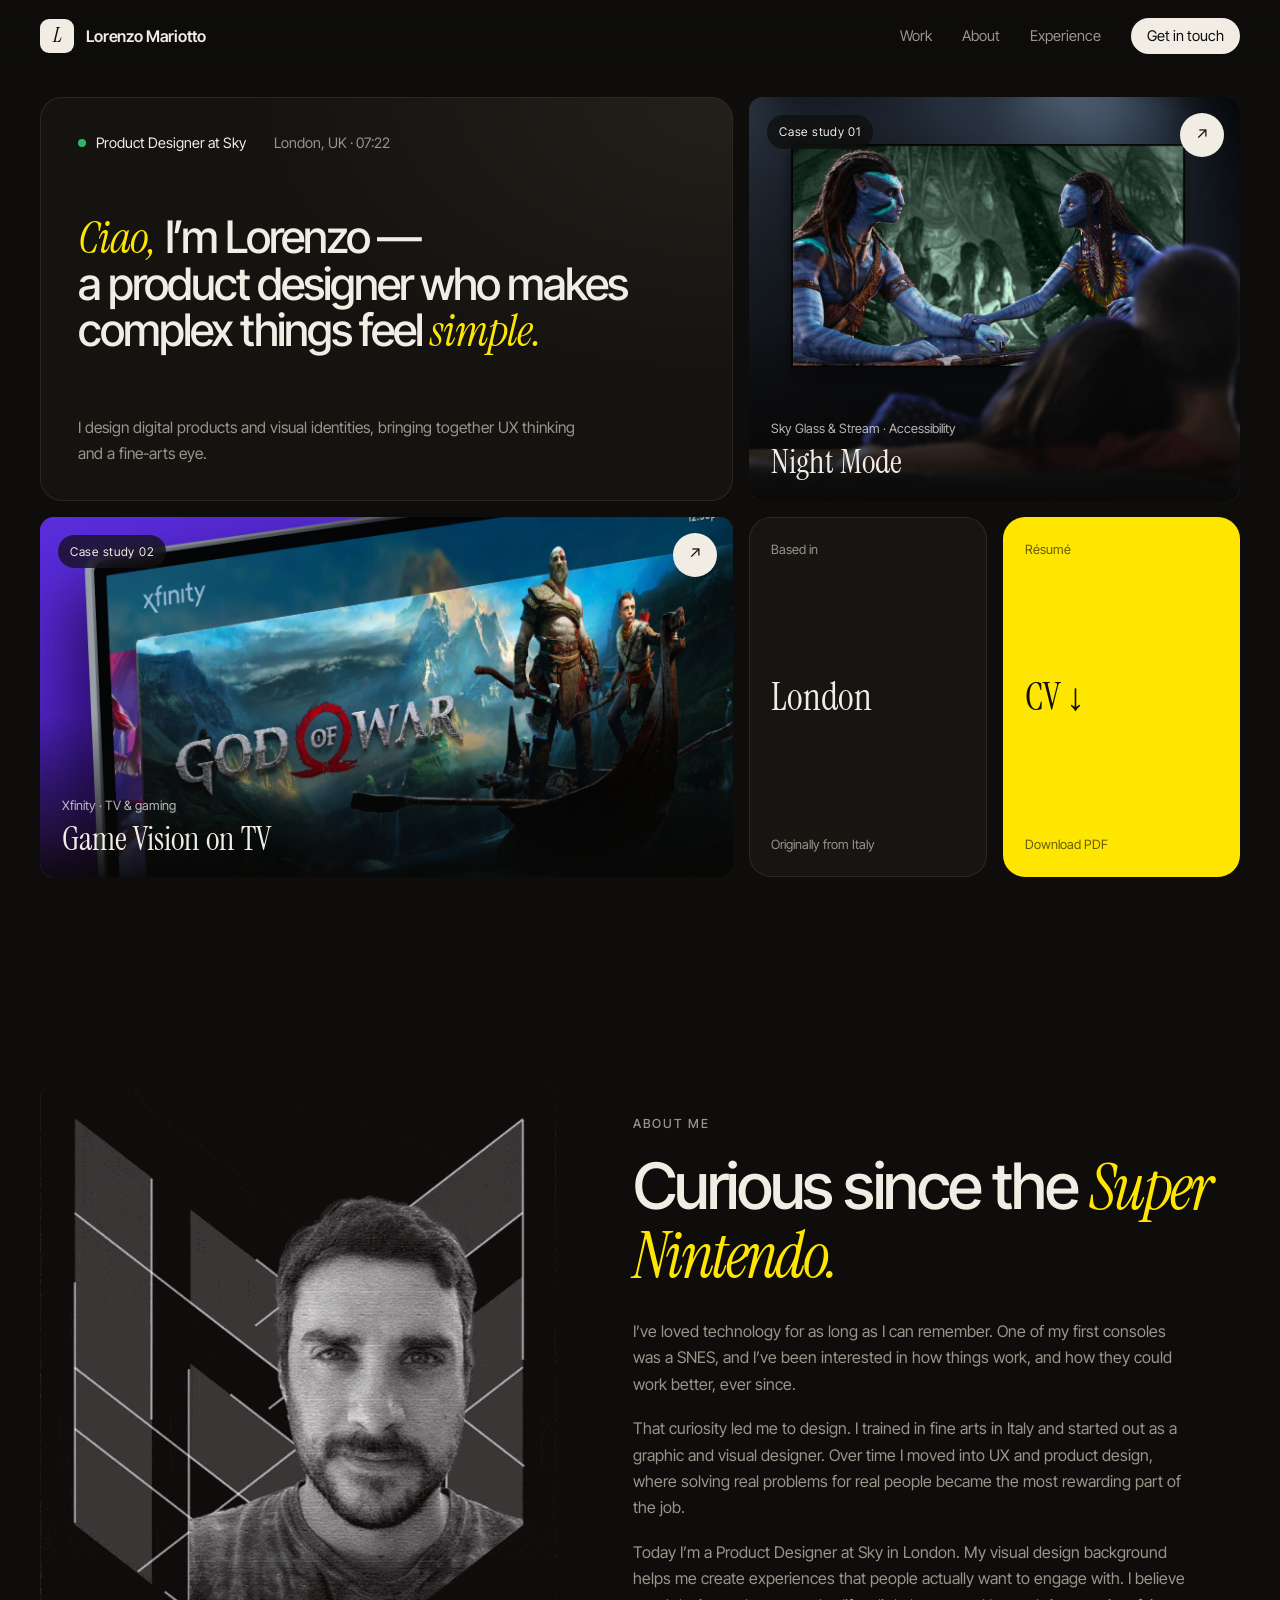
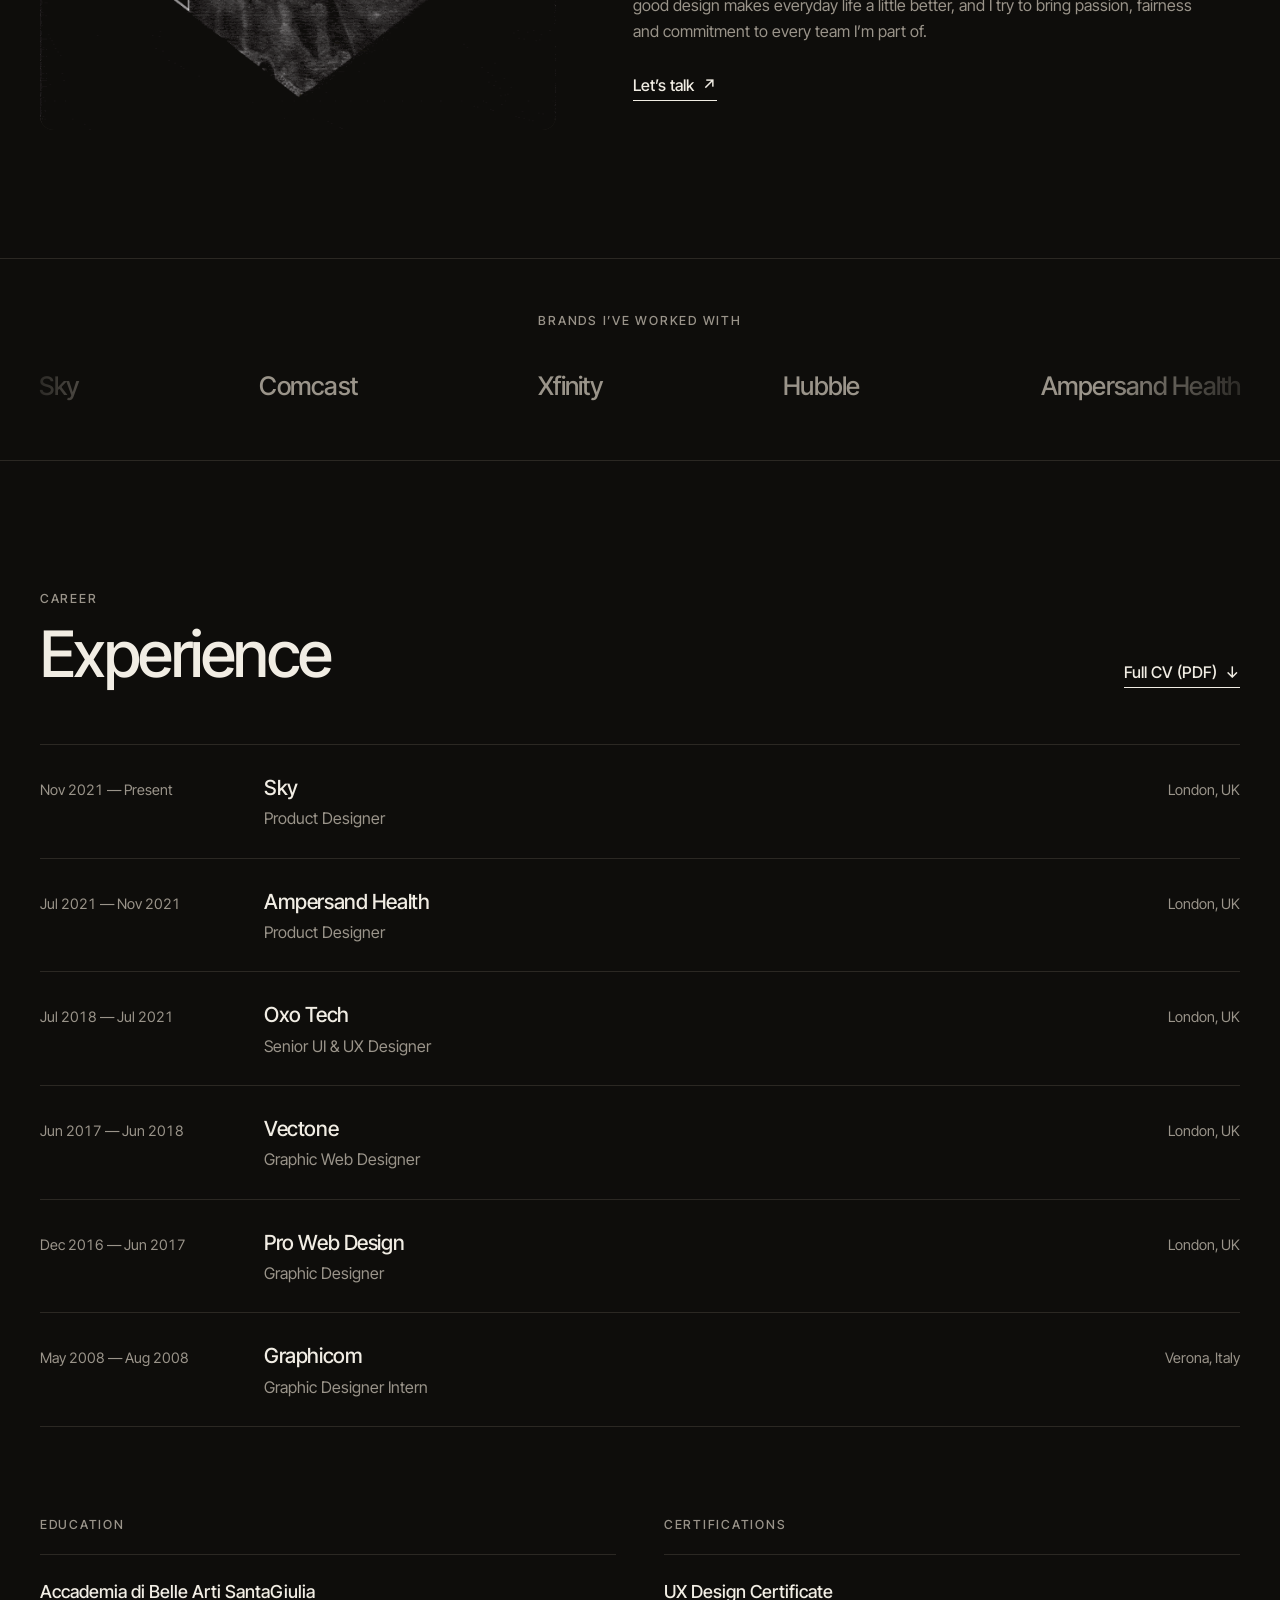
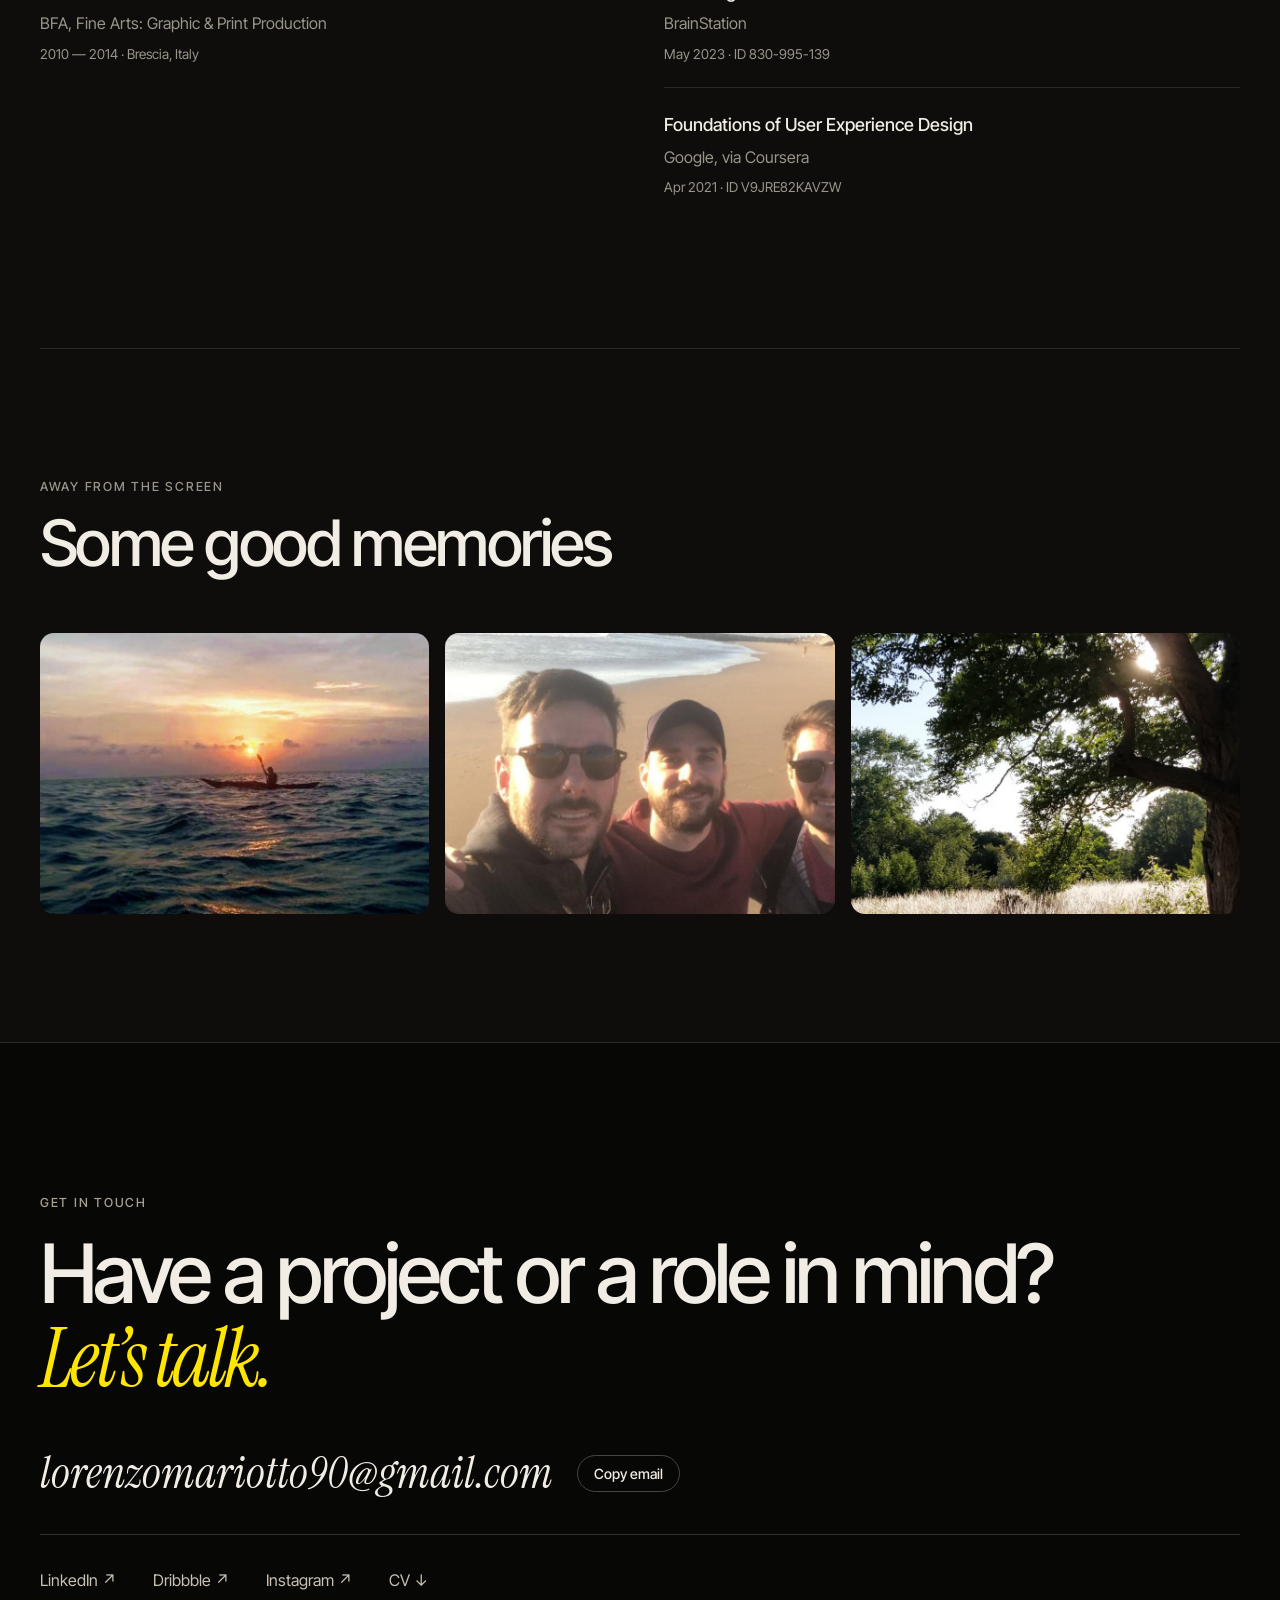
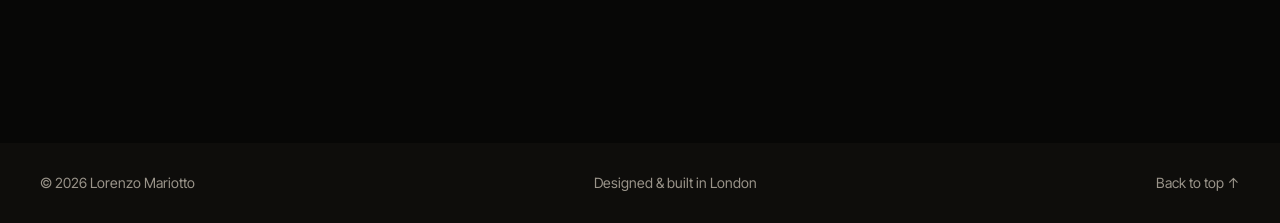
==== commit a9d130d5: "Refactor hero section layout to use a bento grid and enhance case study presentation" ====
--- a/index.html
+++ b/index.html
@@ -30,7 +30,7 @@
         <span class="sr-only">Menu</span><span></span><span></span>
       </button>
       <ul class="nav-links" id="nav-links">
-        <li><a href="#work">Work</a></li>
+        <li><a href="#top">Work</a></li>
         <li><a href="#about">About</a></li>
         <li><a href="#experience">Experience</a></li>
         <li><a class="nav-cta" href="#contact">Get in touch</a></li>
@@ -46,71 +46,83 @@
       </video>
     </div>
 
-    <!-- HERO -->
-    <section class="hero container" id="top">
-      <div class="hero-meta reveal">
-        <span class="status"><span class="dot" aria-hidden="true"></span>Product Designer at Sky</span>
-        <span>London, UK · <time id="london-time">--:--</time></span>
-      </div>
-      <h1 class="hero-title reveal">
-        <em>Ciao,</em> I’m Lorenzo —<br>
-        a product designer who makes<br class="hide-sm">
-        complex things feel <em>simple.</em>
-      </h1>
-      <div class="hero-foot reveal">
-        <p class="lede">I design digital products and visual identities, bringing together UX thinking and a fine-arts eye. I’m based in London and originally from Italy.</p>
-        <div class="hero-actions">
-          <a class="button" href="#work">See my work <span aria-hidden="true">→</span></a>
-          <a class="button button-ghost" href="resume.pdf" download>Download CV</a>
-        </div>
-      </div>
-      <!-- Specialties hidden. Remove "hidden" below to show them again. -->
-      <ul class="specialties reveal" aria-label="Specialties" hidden>
-        <li><span>01</span>UI / UX Design</li>
-        <li><span>02</span>Product Design</li>
-        <li><span>03</span>Visual Design</li>
-        <li><span>04</span>Entertainment Marketing</li>
-      </ul>
-    </section>
-
-    <!-- WORK -->
-    <section class="section container" id="work">
+    <!-- HERO: bento grid with intro, the two case studies, location and CV -->
+    <section class="hero hero-bento container" id="top">
+      <div class="bento">
+        <div class="b b-intro reveal">
+          <div class="hero-meta">
+            <span class="status"><span class="dot" aria-hidden="true"></span>Product Designer at Sky</span>
+            <span>London, UK · <time id="london-time">--:--</time></span>
+          </div>
+          <h1 class="hero-title">
+            <em>Ciao,</em> I’m Lorenzo —<br>
+            a product designer who makes<br class="hide-sm">
+            complex things feel <em>simple.</em>
+          </h1>
+          <p class="b-lede">I design digital products and visual identities, bringing together UX thinking and a fine-arts eye.</p>
+        </div>
+
+        <a class="b b-case b-nm media reveal" href="night-mode.html">
+          <img src="images/night-mode/thumb.jpg" alt="A couple cuddled up on the sofa watching Avatar on Sky Glass in a dark living room">
+          <span class="b-tag">Case study 01</span>
+          <span class="b-go" aria-hidden="true">↗</span>
+          <span class="b-cap"><small>Sky Glass &amp; Stream · Accessibility</small><strong>Night Mode</strong></span>
+        </a>
+
+        <a class="b b-case b-gv media reveal" href="game-vision.html">
+          <img src="images/game-vision/thumb.jpg" alt="The Xfinity games billboard with God of War, on a TV shown at an angle">
+          <span class="b-tag">Case study 02</span>
+          <span class="b-go" aria-hidden="true">↗</span>
+          <span class="b-cap"><small>Xfinity · TV &amp; gaming</small><strong>Game Vision on TV</strong></span>
+        </a>
+
+        <div class="b-side">
+          <a class="b b-mini reveal" href="#about">
+            <small>Based in</small>
+            <span class="big">London</span>
+            <small>Originally from Italy</small>
+          </a>
+          <a class="b b-mini b-cv reveal" href="resume.pdf" download>
+            <small>Résumé</small>
+            <span class="big">CV <span aria-hidden="true">↓</span></span>
+            <small>Download PDF</small>
+          </a>
+        </div>
+      </div>
+    </section>
+
+    <!-- WORK (old case studies section) hidden: the case studies now live in the bento grid at the top.
+         Remove "hidden" below to show it again. -->
+    <section class="section container" id="work" hidden>
       <header class="section-head reveal">
         <p class="eyebrow">Selected work</p>
         <h2>Case studies</h2>
       </header>
 
-      <article class="case reveal">
-        <a class="case-media media" href="night-mode.html" aria-label="Read the Night Mode case study">
-          <img src="images/night-mode/thumb.jpg" alt="A couple cuddled up on the sofa watching Avatar on Sky Glass in a dark living room" loading="lazy">
-          <span class="media-fallback" aria-hidden="true">NIGHT MODE</span>
-        </a>
-        <div class="case-body">
-          <p class="case-index">01 — Sky Glass &amp; Stream · Accessibility</p>
-          <h3><a href="night-mode.html">Night Mode</a></h3>
-          <p>An accessibility feature for <em>Sky Glass</em> and <em>Sky Stream</em> that dims the TV interface after sunset, for better sleep and more comfortable viewing. I designed it and led a team of seven as UI/UX designer and project manager.</p>
-          <ul class="tags">
-            <li>Accessibility</li><li>TV UI</li><li>Project management</li><li>Team lead</li>
-          </ul>
-          <a class="text-link" href="night-mode.html">Read the case study <span aria-hidden="true">↗</span></a>
-        </div>
-      </article>
-
-      <article class="case reveal">
-        <a class="case-media media" href="game-vision.html" aria-label="Read the Game Vision case study">
-          <img src="images/game-vision/thumb.jpg" alt="The Xfinity games billboard with God of War, on a TV shown at an angle" loading="lazy">
-          <span class="media-fallback" aria-hidden="true">GAME VISION</span>
-        </a>
-        <div class="case-body">
-          <p class="case-index">02 — Xfinity · TV &amp; gaming</p>
-          <h3><a href="game-vision.html">Game Vision on TV</a></h3>
-          <p>A games destination for <em>Xfinity</em> TV: one place to discover, play, watch and connect from the sofa. I designed it end to end from a product brief, from the category rail to a detailed page for every game.</p>
-          <ul class="tags">
-            <li>TV UI</li><li>Information architecture</li><li>Motion</li><li>Gaming</li>
-          </ul>
-          <a class="text-link" href="game-vision.html">Read the case study <span aria-hidden="true">↗</span></a>
-        </div>
-      </article>
+      <!-- Case study tiles: image + number + title. The whole tile is a link. -->
+      <div class="case-grid">
+        <a class="case-tile reveal" href="night-mode.html">
+          <span class="case-media media">
+            <img src="images/night-mode/thumb.jpg" alt="A couple cuddled up on the sofa watching Avatar on Sky Glass in a dark living room" loading="lazy">
+            <span class="media-fallback" aria-hidden="true">NIGHT MODE</span>
+          </span>
+          <span class="case-cap">
+            <span class="case-index">01 — Sky Glass &amp; Stream · Accessibility</span>
+            <span class="case-title">Night Mode <span class="case-arrow" aria-hidden="true">↗</span></span>
+          </span>
+        </a>
+
+        <a class="case-tile reveal" href="game-vision.html">
+          <span class="case-media media">
+            <img src="images/game-vision/thumb.jpg" alt="The Xfinity games billboard with God of War, on a TV shown at an angle" loading="lazy">
+            <span class="media-fallback" aria-hidden="true">GAME VISION</span>
+          </span>
+          <span class="case-cap">
+            <span class="case-index">02 — Xfinity · TV &amp; gaming</span>
+            <span class="case-title">Game Vision on TV <span class="case-arrow" aria-hidden="true">↗</span></span>
+          </span>
+        </a>
+      </div>
 
       <!-- SOMA case study hidden. Remove the "hidden" attribute below to show it again. -->
       <article class="case reveal" hidden>
--- a/style.css
+++ b/style.css
@@ -107,6 +107,52 @@
 .hero-foot { display: flex; flex-wrap: wrap; align-items: end; justify-content: space-between; gap: 32px; margin-top: clamp(32px, 5vw, 56px); }
 .lede { max-width: 470px; color: var(--muted); font-size: 1.1rem; }
 .hero-actions { display: flex; flex-wrap: wrap; gap: 12px; }
+
+/* ---------- Hero bento grid ---------- */
+.hero.hero-bento { padding: 24px 0 clamp(48px, 7vw, 80px); }
+.bento {
+  display: grid; grid-template-columns: repeat(12, 1fr); grid-template-rows: 1.12fr 1fr;
+  gap: 16px; height: calc(100vh - 120px); min-height: 660px; max-height: 900px;
+}
+.b { position: relative; display: block; border-radius: 22px; background: #161511; box-shadow: 0 0 0 1px var(--line) inset; overflow: hidden; color: inherit; text-decoration: none; }
+.b-intro { grid-column: 1 / 8; grid-row: 1; padding: 34px 38px; display: flex; flex-direction: column; justify-content: space-between; background: radial-gradient(120% 120% at 100% 0%, #22201a, #141310 60%); }
+.b-intro .hero-meta { margin: 0; }
+.b-intro .hero-title { font-size: clamp(2rem, 3.5vw, 3.4rem); }
+.b-lede { font-size: .98rem; color: var(--muted); max-width: 520px; margin: 0; }
+.b-nm { grid-column: 8 / 13; grid-row: 1; }
+.b-gv { grid-column: 1 / 8; grid-row: 2; }
+.b-side { grid-column: 8 / 13; grid-row: 2; display: grid; grid-template-columns: 1fr 1fr; gap: 16px; }
+/* case study cards */
+.b-case img { position: absolute; inset: 0; width: 100%; height: 100%; object-fit: cover; transition: transform .9s var(--ease); }
+.b-gv img { object-position: 50% 12%; }
+.b-case:hover img { transform: scale(1.05); }
+.b-case::after { content: ""; position: absolute; inset: 0; background: linear-gradient(0deg, rgba(8,7,6,.92), rgba(8,7,6,0) 45%); }
+.b-tag { position: absolute; z-index: 1; top: 18px; left: 18px; padding: 7px 12px; border-radius: 99px; background: rgba(14,13,11,.7); backdrop-filter: blur(10px); -webkit-backdrop-filter: blur(10px); font-size: .75rem; letter-spacing: .06em; }
+.b-go { position: absolute; z-index: 1; top: 16px; right: 16px; width: 44px; height: 44px; border-radius: 50%; background: var(--ink); color: #111; display: grid; place-items: center; transition: transform .4s var(--ease), background .3s; }
+.b-case:hover .b-go, .b-case:focus-visible .b-go { transform: rotate(45deg); background: var(--accent); }
+.b-cap { position: absolute; z-index: 1; left: 22px; right: 22px; bottom: 20px; }
+.b-cap small { display: block; color: rgba(255,255,255,.7); font-size: .8rem; margin-bottom: 6px; }
+.b-cap strong { font: 400 clamp(1.7rem, 2.6vw, 2.4rem)/1 var(--serif); transition: color .3s; }
+.b-case:hover .b-cap strong { color: var(--accent); }
+/* small cards */
+.b-mini { padding: 22px; display: flex; flex-direction: column; justify-content: space-between; transition: transform .4s var(--ease), filter .3s; }
+.b-mini small { color: var(--muted); font-size: .8rem; }
+.b-mini .big { font: 400 clamp(2rem, 3vw, 2.6rem)/1 var(--serif); }
+.b-mini:hover { transform: translateY(-4px); }
+.b-cv { background: var(--accent); color: #111; box-shadow: none; }
+.b-cv small { color: rgba(0,0,0,.6); }
+.b-cv:hover { filter: brightness(1.06); }
+/* cards appear one after the other */
+.bento .reveal:nth-child(2) { transition-delay: .08s; }
+.bento .reveal:nth-child(3) { transition-delay: .16s; }
+.b-side .reveal:nth-child(1) { transition-delay: .24s; }
+.b-side .reveal:nth-child(2) { transition-delay: .32s; }
+@media (max-width: 900px) {
+  .bento { display: flex; flex-direction: column; height: auto; min-height: 0; max-height: none; }
+  .b-intro { padding: 26px; gap: 24px; }
+  .b-case { aspect-ratio: 4 / 3; }
+  .b-side { min-height: 170px; }
+}
 .specialties {
   display: grid; grid-template-columns: repeat(4, 1fr);
   margin: clamp(56px, 8vw, 96px) 0 0; padding: 0; list-style: none;
@@ -170,6 +216,21 @@
 .case h3 a:hover { color: var(--accent); }
 .case-body > p:not(.case-index) { color: var(--muted); margin-bottom: 22px; }
 .case-body em { color: var(--ink); }
+
+/* Case study tiles (home): two big image cards side by side */
+.case-grid { display: grid; grid-template-columns: 1fr 1fr; gap: clamp(20px, 3vw, 40px); }
+.case-tile { display: block; color: inherit; text-decoration: none; }
+.case-tile:nth-child(2) { transition-delay: .12s; }
+.case-tile .case-media { box-shadow: 0 0 0 1px var(--line); transition: transform .6s var(--ease), box-shadow .6s var(--ease); }
+.case-tile:hover .case-media, .case-tile:focus-visible .case-media { transform: translateY(-6px); box-shadow: 0 0 0 1px rgba(255,230,0,.5), 0 30px 60px -20px rgba(0,0,0,.8); }
+.case-tile:hover .case-media img { transform: scale(1.05); }
+.case-cap { display: flex; flex-direction: column; gap: 10px; padding-top: 22px; }
+.case-cap .case-index { margin: 0; }
+.case-title { font: 400 clamp(2rem, 3.6vw, 3rem)/1 var(--serif); display: flex; align-items: baseline; gap: 12px; transition: color .3s; }
+.case-arrow { font: 400 .55em/1 var(--sans); opacity: .5; transition: transform .4s var(--ease), opacity .3s; }
+.case-tile:hover .case-title { color: var(--accent); }
+.case-tile:hover .case-arrow { opacity: 1; transform: translate(4px, -4px); }
+@media (max-width: 720px) { .case-grid { grid-template-columns: 1fr; gap: 48px; } }
 .tags { display: flex; flex-wrap: wrap; gap: 8px; padding: 0; margin: 0 0 28px; list-style: none; }
 .tags li { padding: 6px 12px; border: 1px solid var(--line); border-radius: 99px; font-size: .82rem; }
 
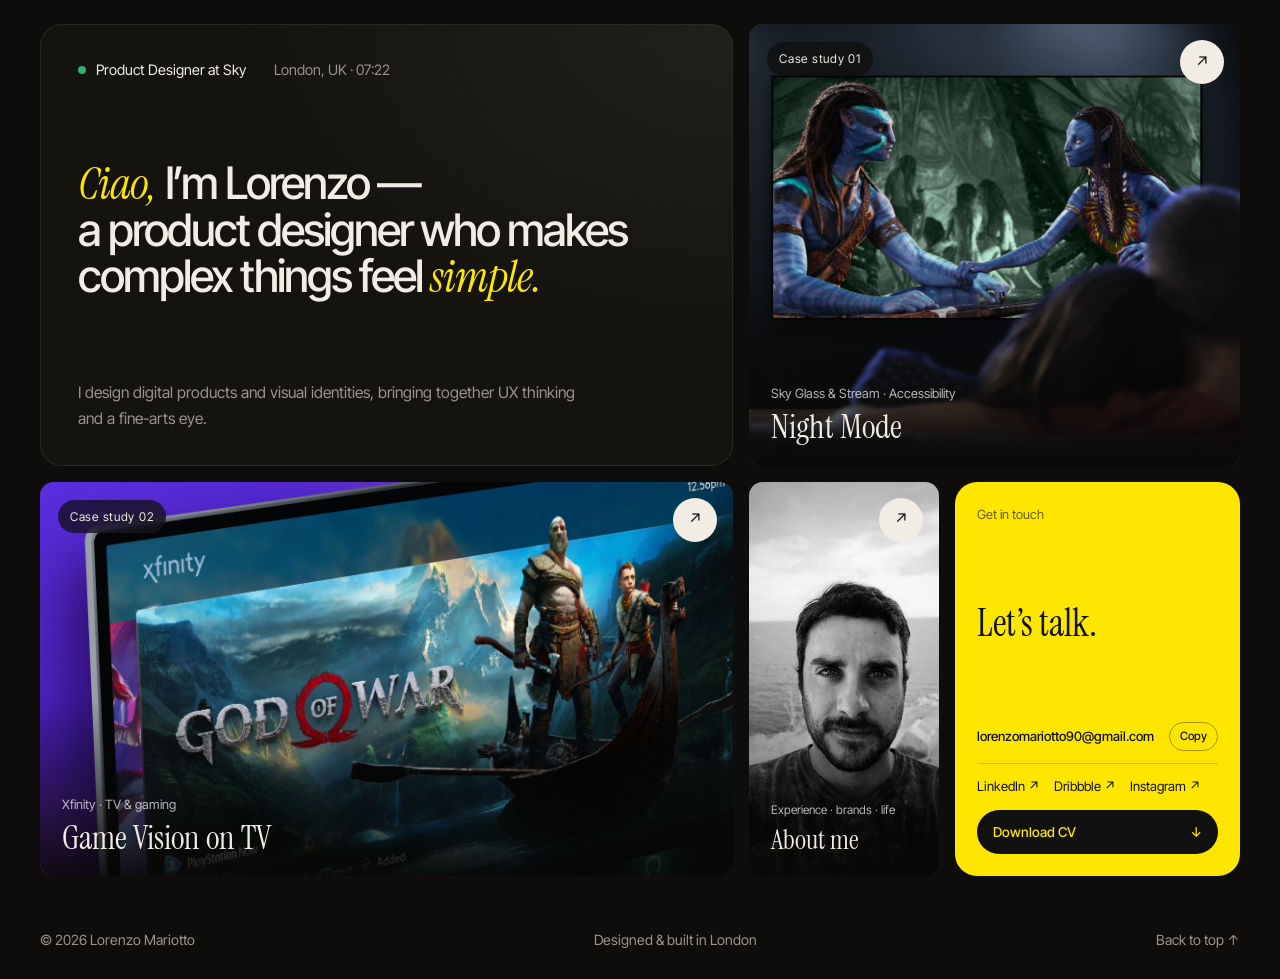
==== commit eefb4096: "Refactor code structure for improved readability and maintainability" ====
--- a/index.html
+++ b/index.html
@@ -20,23 +20,7 @@
 <body>
   <a class="skip-link" href="#main">Skip to content</a>
 
-  <header class="site-header">
-    <nav class="nav container" aria-label="Main">
-      <a class="brand" href="#top" aria-label="Lorenzo Mariotto, back to top">
-        <span class="brand-mark">L</span>
-        <span class="brand-name">Lorenzo Mariotto</span>
-      </a>
-      <button class="menu-toggle" type="button" aria-expanded="false" aria-controls="nav-links">
-        <span class="sr-only">Menu</span><span></span><span></span>
-      </button>
-      <ul class="nav-links" id="nav-links">
-        <li><a href="#top">Work</a></li>
-        <li><a href="#about">About</a></li>
-        <li><a href="#experience">Experience</a></li>
-        <li><a class="nav-cta" href="#contact">Get in touch</a></li>
-      </ul>
-    </nav>
-  </header>
+  <!-- No top navigation on the home page: everything is reachable from the bento grid. -->
 
   <main id="main">
     <!-- WORK REEL hidden. To show it again: remove "hidden" below and set preload="auto". -->
@@ -46,7 +30,7 @@
       </video>
     </div>
 
-    <!-- HERO: bento grid with intro, the two case studies, location and CV -->
+    <!-- HERO: bento grid with intro, the two case studies, About page link and contact -->
     <section class="hero hero-bento container" id="top">
       <div class="bento">
         <div class="b b-intro reveal">
@@ -77,16 +61,24 @@
         </a>
 
         <div class="b-side">
-          <a class="b b-mini reveal" href="#about">
-            <small>Based in</small>
-            <span class="big">London</span>
-            <small>Originally from Italy</small>
+          <a class="b b-photo media reveal" href="about.html">
+            <img src="images/portrait-about.jpg" alt="Black and white portrait of Lorenzo Mariotto by the sea">
+            <span class="b-go" aria-hidden="true">↗</span>
+            <span class="b-cap"><small>Experience · brands · life</small><strong>About me</strong></span>
           </a>
-          <a class="b b-mini b-cv reveal" href="resume.pdf" download>
-            <small>Résumé</small>
-            <span class="big">CV <span aria-hidden="true">↓</span></span>
-            <small>Download PDF</small>
-          </a>
+          <div class="b b-mini b-contact reveal" id="contact">
+            <small>Get in touch</small>
+            <span class="big">Let’s talk.</span>
+            <div class="b-contact-links">
+              <span class="b-email"><a href="mailto:lorenzomariotto90@gmail.com">lorenzomariotto90@gmail.com</a><button class="b-copy" type="button" data-copy="lorenzomariotto90@gmail.com" aria-label="Copy email address">Copy</button></span>
+              <ul class="b-socials">
+                <li><a href="https://www.linkedin.com/in/lorenzo-mariotto-1b5647162" target="_blank" rel="noopener">LinkedIn ↗</a></li>
+                <li><a href="https://dribbble.com/Wario" target="_blank" rel="noopener">Dribbble ↗</a></li>
+                <li><a href="https://www.instagram.com/lorenzomariotto" target="_blank" rel="noopener">Instagram ↗</a></li>
+              </ul>
+              <a class="b-cv-btn" href="resume.pdf" download>Download CV <span aria-hidden="true">↓</span></a>
+            </div>
+          </div>
         </div>
       </div>
     </section>
@@ -162,131 +154,6 @@
       </div>
     </section>
 
-    <!-- ABOUT -->
-    <section class="section container about" id="about">
-      <div class="about-media media reveal">
-        <img src="images/portrait-blend.gif" alt="Portrait of Lorenzo Mariotto" loading="lazy">
-        <span class="media-fallback" aria-hidden="true">LM</span>
-      </div>
-      <div class="about-body reveal">
-        <p class="eyebrow">About me</p>
-        <h2>Curious since the <em>Super Nintendo.</em></h2>
-        <p>I’ve loved technology for as long as I can remember. One of my first consoles was a SNES, and I’ve been interested in how things work, and how they could work better, ever since.</p>
-        <p>That curiosity led me to design. I trained in fine arts in Italy and started out as a graphic and visual designer. Over time I moved into UX and product design, where solving real problems for real people became the most rewarding part of the job.</p>
-        <p>Today I’m a Product Designer at Sky in London. My visual design background helps me create experiences that people actually want to engage with. I believe good design makes everyday life a little better, and I try to bring passion, fairness and commitment to every team I’m part of.</p>
-        <a class="text-link" href="#contact">Let’s talk <span aria-hidden="true">↗</span></a>
-      </div>
-    </section>
-
-    <!-- CLIENTS -->
-    <section class="clients" aria-labelledby="clients-title">
-      <p class="eyebrow reveal" id="clients-title">Brands I’ve worked with</p>
-      <div class="marquee reveal">
-        <ul class="logo-group">
-          <li class="logo"><img src="images/clients/sky.svg" alt="Sky"><span class="logo-name">Sky</span></li>
-          <li class="logo"><img src="images/clients/comcast.svg" alt="Comcast"><span class="logo-name">Comcast</span></li>
-          <li class="logo"><img src="images/clients/xfinity.svg" alt="Xfinity"><span class="logo-name">Xfinity</span></li>
-          <li class="logo"><img src="images/clients/hubble.svg" alt="Hubble"><span class="logo-name">Hubble</span></li>
-          <li class="logo"><img src="images/clients/ampersand-health.svg" alt="Ampersand Health"><span class="logo-name">Ampersand Health</span></li>
-        </ul>
-      </div>
-    </section>
-
-    <!-- EXPERIENCE -->
-    <section class="section container" id="experience">
-      <header class="section-head reveal">
-        <p class="eyebrow">Career</p>
-        <h2>Experience</h2>
-        <a class="text-link" href="resume.pdf" download>Full CV (PDF) <span aria-hidden="true">↓</span></a>
-      </header>
-      <ol class="timeline">
-        <li class="role reveal">
-          <span class="role-date">Nov 2021 — Present</span>
-          <div><h3><a href="https://www.sky.com" target="_blank" rel="noopener">Sky</a></h3><p>Product Designer</p></div>
-          <span class="role-place">London, UK</span>
-        </li>
-        <li class="role reveal">
-          <span class="role-date">Jul 2021 — Nov 2021</span>
-          <div><h3><a href="https://www.ampersandhealth.co.uk" target="_blank" rel="noopener">Ampersand Health</a></h3><p>Product Designer</p></div>
-          <span class="role-place">London, UK</span>
-        </li>
-        <li class="role reveal">
-          <span class="role-date">Jul 2018 — Jul 2021</span>
-          <div><h3><a href="https://www.oxotech.co.uk" target="_blank" rel="noopener">Oxo Tech</a></h3><p>Senior UI &amp; UX Designer</p></div>
-          <span class="role-place">London, UK</span>
-        </li>
-        <li class="role reveal">
-          <span class="role-date">Jun 2017 — Jun 2018</span>
-          <div><h3><a href="https://www.vectonemobile.co.uk" target="_blank" rel="noopener">Vectone</a></h3><p>Graphic Web Designer</p></div>
-          <span class="role-place">London, UK</span>
-        </li>
-        <li class="role reveal">
-          <span class="role-date">Dec 2016 — Jun 2017</span>
-          <div><h3><a href="https://www.prowebdesignuk.com" target="_blank" rel="noopener">Pro Web Design</a></h3><p>Graphic Designer</p></div>
-          <span class="role-place">London, UK</span>
-        </li>
-        <li class="role reveal">
-          <span class="role-date">May 2008 — Aug 2008</span>
-          <div><h3><a href="https://www.graphicom.it" target="_blank" rel="noopener">Graphicom</a></h3><p>Graphic Designer Intern</p></div>
-          <span class="role-place">Verona, Italy</span>
-        </li>
-      </ol>
-
-      <div class="credentials">
-        <div class="cred-col reveal">
-          <p class="eyebrow">Education</p>
-          <div class="cred">
-            <h3><a href="https://www.accademiasantagiulia.it" target="_blank" rel="noopener">Accademia di Belle Arti SantaGiulia</a></h3>
-            <p>BFA, Fine Arts: Graphic &amp; Print Production</p>
-            <span>2010 — 2014 · Brescia, Italy</span>
-          </div>
-        </div>
-        <div class="cred-col reveal">
-          <p class="eyebrow">Certifications</p>
-          <div class="cred">
-            <h3>UX Design Certificate</h3>
-            <p>BrainStation</p>
-            <span>May 2023 · ID 830-995-139</span>
-          </div>
-          <div class="cred">
-            <h3>Foundations of User Experience Design</h3>
-            <p>Google, via Coursera</p>
-            <span>Apr 2021 · ID V9JRE82KAVZW</span>
-          </div>
-        </div>
-      </div>
-    </section>
-
-    <!-- MEMORIES -->
-    <section class="section container memories" id="memories">
-      <header class="section-head reveal">
-        <p class="eyebrow">Away from the screen</p>
-        <h2>Some good memories</h2>
-      </header>
-      <div class="gallery">
-        <figure class="gallery-item media reveal"><img src="images/memories/kayak.jpg" alt="Kayaking out at sunset" loading="lazy"><span class="media-fallback" aria-hidden="true">01</span></figure>
-        <figure class="gallery-item media reveal"><img src="images/memories/friends-beach.jpg" alt="Holiday with friends on the beach" loading="lazy"><span class="media-fallback" aria-hidden="true">02</span></figure>
-        <figure class="gallery-item media reveal"><img src="images/memories/tree-sun.jpg" alt="Sun shining through a large tree over a field" loading="lazy"><span class="media-fallback" aria-hidden="true">03</span></figure>
-      </div>
-    </section>
-
-    <!-- CONTACT -->
-    <section class="contact" id="contact">
-      <div class="container">
-        <p class="eyebrow reveal">Get in touch</p>
-        <h2 class="contact-title reveal">Have a project or a role in mind?<br><em>Let’s talk.</em></h2>
-        <div class="contact-row reveal">
-          <a class="contact-email" href="mailto:lorenzomariotto90@gmail.com">lorenzomariotto90@gmail.com</a>
-          <button class="copy-btn" type="button" data-copy="lorenzomariotto90@gmail.com">Copy email</button>
-        </div>
-        <ul class="socials reveal">
-          <li><a href="https://www.linkedin.com/in/lorenzo-mariotto-1b5647162" target="_blank" rel="noopener">LinkedIn ↗</a></li>
-          <li><a href="https://dribbble.com/Wario" target="_blank" rel="noopener">Dribbble ↗</a></li>
-          <li><a href="https://www.instagram.com/lorenzomariotto" target="_blank" rel="noopener">Instagram ↗</a></li>
-          <li><a href="resume.pdf" download>CV ↓</a></li>
-        </ul>
-      </div>
-    </section>
   </main>
 
   <footer class="site-footer container">
--- a/style.css
+++ b/style.css
@@ -109,10 +109,10 @@
 .hero-actions { display: flex; flex-wrap: wrap; gap: 12px; }
 
 /* ---------- Hero bento grid ---------- */
-.hero.hero-bento { padding: 24px 0 clamp(48px, 7vw, 80px); }
+.hero.hero-bento { padding: 24px 0; }
 .bento {
   display: grid; grid-template-columns: repeat(12, 1fr); grid-template-rows: 1.12fr 1fr;
-  gap: 16px; height: calc(100vh - 120px); min-height: 660px; max-height: 900px;
+  gap: 16px; height: calc(100vh - 48px); min-height: 680px; max-height: 960px;
 }
 .b { position: relative; display: block; border-radius: 22px; background: #161511; box-shadow: 0 0 0 1px var(--line) inset; overflow: hidden; color: inherit; text-decoration: none; }
 .b-intro { grid-column: 1 / 8; grid-row: 1; padding: 34px 38px; display: flex; flex-direction: column; justify-content: space-between; background: radial-gradient(120% 120% at 100% 0%, #22201a, #141310 60%); }
@@ -121,27 +121,41 @@
 .b-lede { font-size: .98rem; color: var(--muted); max-width: 520px; margin: 0; }
 .b-nm { grid-column: 8 / 13; grid-row: 1; }
 .b-gv { grid-column: 1 / 8; grid-row: 2; }
-.b-side { grid-column: 8 / 13; grid-row: 2; display: grid; grid-template-columns: 1fr 1fr; gap: 16px; }
-/* case study cards */
-.b-case img { position: absolute; inset: 0; width: 100%; height: 100%; object-fit: cover; transition: transform .9s var(--ease); }
+.b-side { grid-column: 8 / 13; grid-row: 2; display: grid; grid-template-columns: 2fr 3fr; gap: 16px; }
+/* case study cards + photo card */
+.b-case img, .b-photo img { position: absolute; inset: 0; width: 100%; height: 100%; object-fit: cover; transition: transform .9s var(--ease); }
 .b-gv img { object-position: 50% 12%; }
+.b-photo img { object-position: 50% 42%; }
+.b-photo:hover img { transform: scale(1.05); }
 .b-case:hover img { transform: scale(1.05); }
-.b-case::after { content: ""; position: absolute; inset: 0; background: linear-gradient(0deg, rgba(8,7,6,.92), rgba(8,7,6,0) 45%); }
+.b-photo .b-cap strong { font-size: clamp(1.5rem, 2.1vw, 2rem); }
+.b-photo .b-cap small { font-size: .74rem; }
+.b-case::after, .b-photo::after { content: ""; position: absolute; inset: 0; background: linear-gradient(0deg, rgba(8,7,6,.92), rgba(8,7,6,0) 45%); }
 .b-tag { position: absolute; z-index: 1; top: 18px; left: 18px; padding: 7px 12px; border-radius: 99px; background: rgba(14,13,11,.7); backdrop-filter: blur(10px); -webkit-backdrop-filter: blur(10px); font-size: .75rem; letter-spacing: .06em; }
 .b-go { position: absolute; z-index: 1; top: 16px; right: 16px; width: 44px; height: 44px; border-radius: 50%; background: var(--ink); color: #111; display: grid; place-items: center; transition: transform .4s var(--ease), background .3s; }
-.b-case:hover .b-go, .b-case:focus-visible .b-go { transform: rotate(45deg); background: var(--accent); }
+.b-case:hover .b-go, .b-case:focus-visible .b-go, .b-photo:hover .b-go, .b-photo:focus-visible .b-go { transform: rotate(45deg); background: var(--accent); }
 .b-cap { position: absolute; z-index: 1; left: 22px; right: 22px; bottom: 20px; }
 .b-cap small { display: block; color: rgba(255,255,255,.7); font-size: .8rem; margin-bottom: 6px; }
 .b-cap strong { font: 400 clamp(1.7rem, 2.6vw, 2.4rem)/1 var(--serif); transition: color .3s; }
-.b-case:hover .b-cap strong { color: var(--accent); }
+.b-case:hover .b-cap strong, .b-photo:hover .b-cap strong { color: var(--accent); }
 /* small cards */
 .b-mini { padding: 22px; display: flex; flex-direction: column; justify-content: space-between; transition: transform .4s var(--ease), filter .3s; }
 .b-mini small { color: var(--muted); font-size: .8rem; }
 .b-mini .big { font: 400 clamp(2rem, 3vw, 2.6rem)/1 var(--serif); }
-.b-mini:hover { transform: translateY(-4px); }
-.b-cv { background: var(--accent); color: #111; box-shadow: none; }
-.b-cv small { color: rgba(0,0,0,.6); }
-.b-cv:hover { filter: brightness(1.06); }
+/* contact card (yellow) */
+.b-contact { background: var(--accent); color: #111; box-shadow: none; gap: 14px; }
+.b-contact small { color: rgba(0,0,0,.6); }
+.b-contact a { color: #111; }
+.b-contact-links { display: flex; flex-direction: column; gap: 12px; }
+.b-email { display: flex; align-items: center; justify-content: space-between; gap: 8px; padding-bottom: 12px; border-bottom: 1px solid rgba(0,0,0,.18); font-size: .82rem; font-weight: 500; min-width: 0; }
+.b-email a { overflow: hidden; text-overflow: ellipsis; white-space: nowrap; }
+.b-email a:hover { text-decoration: underline; }
+.b-copy { flex: none; font: inherit; font-size: .72rem; padding: 4px 10px; border-radius: 99px; border: 1px solid rgba(0,0,0,.35); background: transparent; color: #111; cursor: pointer; }
+.b-copy:hover { background: #111; color: var(--accent); }
+.b-socials { display: flex; flex-wrap: wrap; gap: 6px 14px; margin: 0; padding: 0; list-style: none; font-size: .82rem; }
+.b-socials a:hover { text-decoration: underline; }
+.b-cv-btn { display: flex; justify-content: space-between; align-items: center; padding: 11px 16px; border-radius: 99px; background: #111; color: var(--accent) !important; font-size: .85rem; font-weight: 500; transition: transform .3s var(--ease); }
+.b-cv-btn:hover { transform: translateY(-2px); }
 /* cards appear one after the other */
 .bento .reveal:nth-child(2) { transition-delay: .08s; }
 .bento .reveal:nth-child(3) { transition-delay: .16s; }
@@ -151,7 +165,13 @@
   .bento { display: flex; flex-direction: column; height: auto; min-height: 0; max-height: none; }
   .b-intro { padding: 26px; gap: 24px; }
   .b-case { aspect-ratio: 4 / 3; }
-  .b-side { min-height: 170px; }
+  .b-side { grid-template-columns: 1fr 1fr; }
+  .b-contact { min-height: 300px; }
+}
+@media (max-width: 640px) {
+  .b-side { grid-template-columns: 1fr; }
+  .b-photo { aspect-ratio: 4 / 3; }
+  .b-photo img { object-position: 50% 45%; }
 }
 .specialties {
   display: grid; grid-template-columns: repeat(4, 1fr);
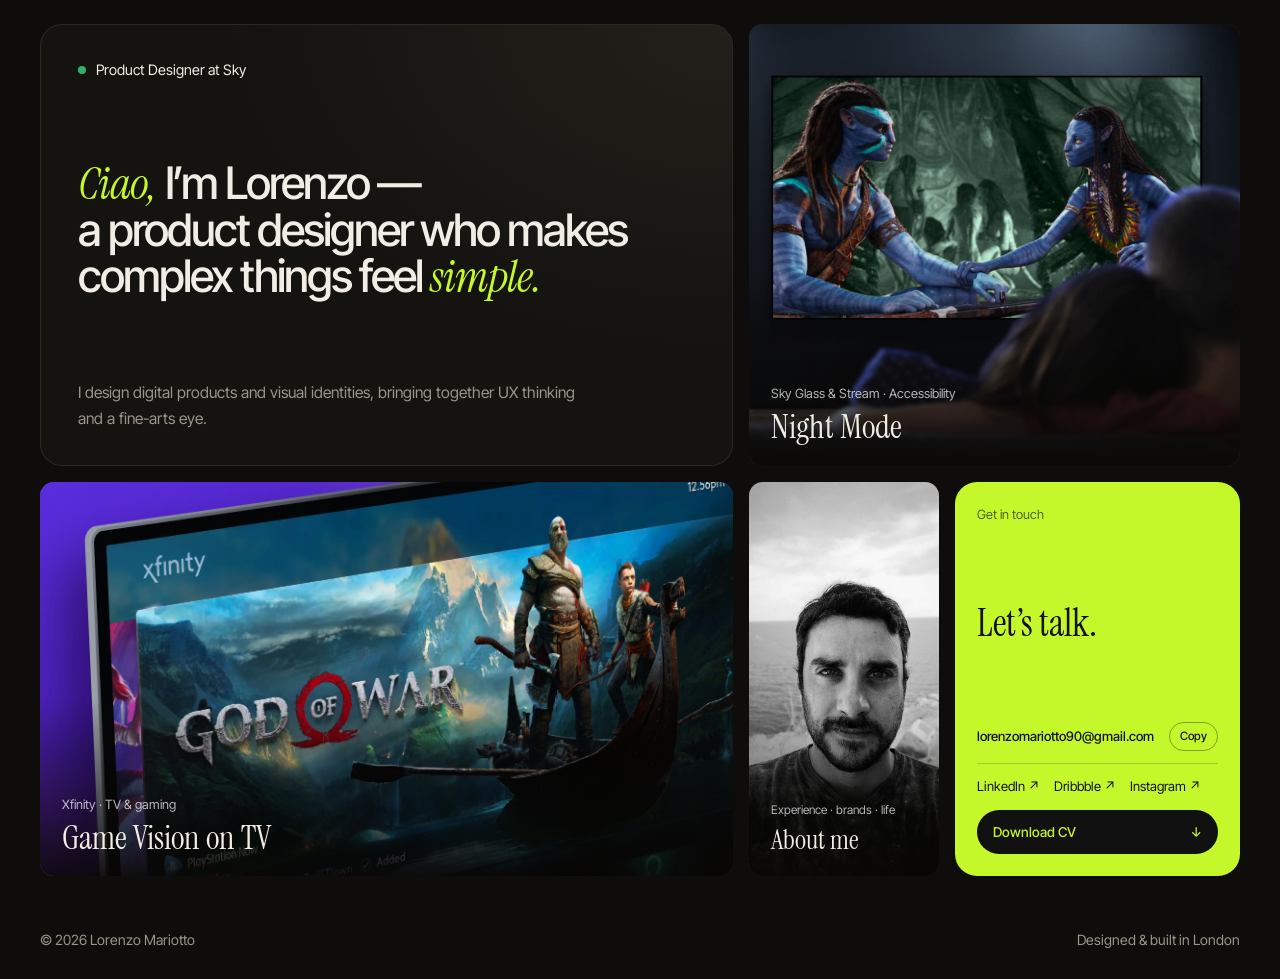
==== commit 32b9594b: "Simplify home bento: drop London clock, card labels, arrow icons and back-to-top link Co-Authored-By" ====
--- a/index.html
+++ b/index.html
@@ -36,7 +36,6 @@
         <div class="b b-intro reveal">
           <div class="hero-meta">
             <span class="status"><span class="dot" aria-hidden="true"></span>Product Designer at Sky</span>
-            <span>London, UK · <time id="london-time">--:--</time></span>
           </div>
           <h1 class="hero-title">
             <em>Ciao,</em> I’m Lorenzo —<br>
@@ -48,22 +47,17 @@
 
         <a class="b b-case b-nm media reveal" href="night-mode.html">
           <img src="images/night-mode/thumb.jpg" alt="A couple cuddled up on the sofa watching Avatar on Sky Glass in a dark living room">
-          <span class="b-tag">Case study 01</span>
-          <span class="b-go" aria-hidden="true">↗</span>
           <span class="b-cap"><small>Sky Glass &amp; Stream · Accessibility</small><strong>Night Mode</strong></span>
         </a>
 
         <a class="b b-case b-gv media reveal" href="game-vision.html">
           <img src="images/game-vision/thumb.jpg" alt="The Xfinity games billboard with God of War, on a TV shown at an angle">
-          <span class="b-tag">Case study 02</span>
-          <span class="b-go" aria-hidden="true">↗</span>
           <span class="b-cap"><small>Xfinity · TV &amp; gaming</small><strong>Game Vision on TV</strong></span>
         </a>
 
         <div class="b-side">
           <a class="b b-photo media reveal" href="about.html">
             <img src="images/portrait-about.jpg" alt="Black and white portrait of Lorenzo Mariotto by the sea">
-            <span class="b-go" aria-hidden="true">↗</span>
             <span class="b-cap"><small>Experience · brands · life</small><strong>About me</strong></span>
           </a>
           <div class="b b-mini b-contact reveal" id="contact">
@@ -159,7 +153,6 @@
   <footer class="site-footer container">
     <p>© <span id="year">2026</span> Lorenzo Mariotto</p>
     <p>Designed &amp; built in London</p>
-    <a href="#top">Back to top ↑</a>
   </footer>
 
   <div class="lightbox" id="lightbox" role="dialog" aria-modal="true" aria-label="Image viewer" hidden>
--- a/style.css
+++ b/style.css
@@ -5,7 +5,7 @@
   --ink: #f1ede4;
   --muted: #9a948a;
   --line: #2b2823;
-  --accent: #ffe600;
+  --accent: #c5f82a;
   --dark: #070706;
   --serif: "Instrument Serif", Georgia, serif;
   --sans: "Inter Tight", system-ui, -apple-system, "Segoe UI", sans-serif;
@@ -131,9 +131,6 @@
 .b-photo .b-cap strong { font-size: clamp(1.5rem, 2.1vw, 2rem); }
 .b-photo .b-cap small { font-size: .74rem; }
 .b-case::after, .b-photo::after { content: ""; position: absolute; inset: 0; background: linear-gradient(0deg, rgba(8,7,6,.92), rgba(8,7,6,0) 45%); }
-.b-tag { position: absolute; z-index: 1; top: 18px; left: 18px; padding: 7px 12px; border-radius: 99px; background: rgba(14,13,11,.7); backdrop-filter: blur(10px); -webkit-backdrop-filter: blur(10px); font-size: .75rem; letter-spacing: .06em; }
-.b-go { position: absolute; z-index: 1; top: 16px; right: 16px; width: 44px; height: 44px; border-radius: 50%; background: var(--ink); color: #111; display: grid; place-items: center; transition: transform .4s var(--ease), background .3s; }
-.b-case:hover .b-go, .b-case:focus-visible .b-go, .b-photo:hover .b-go, .b-photo:focus-visible .b-go { transform: rotate(45deg); background: var(--accent); }
 .b-cap { position: absolute; z-index: 1; left: 22px; right: 22px; bottom: 20px; }
 .b-cap small { display: block; color: rgba(255,255,255,.7); font-size: .8rem; margin-bottom: 6px; }
 .b-cap strong { font: 400 clamp(1.7rem, 2.6vw, 2.4rem)/1 var(--serif); transition: color .3s; }
@@ -142,7 +139,7 @@
 .b-mini { padding: 22px; display: flex; flex-direction: column; justify-content: space-between; transition: transform .4s var(--ease), filter .3s; }
 .b-mini small { color: var(--muted); font-size: .8rem; }
 .b-mini .big { font: 400 clamp(2rem, 3vw, 2.6rem)/1 var(--serif); }
-/* contact card (yellow) */
+/* contact card (accent colour) */
 .b-contact { background: var(--accent); color: #111; box-shadow: none; gap: 14px; }
 .b-contact small { color: rgba(0,0,0,.6); }
 .b-contact a { color: #111; }
@@ -170,8 +167,8 @@
 }
 @media (max-width: 640px) {
   .b-side { grid-template-columns: 1fr; }
-  .b-photo { aspect-ratio: 4 / 3; }
-  .b-photo img { object-position: 50% 45%; }
+  .b-photo { aspect-ratio: 1 / 1; }
+  .b-photo img { object-position: 50% 50%; }
 }
 .specialties {
   display: grid; grid-template-columns: repeat(4, 1fr);
@@ -242,7 +239,7 @@
 .case-tile { display: block; color: inherit; text-decoration: none; }
 .case-tile:nth-child(2) { transition-delay: .12s; }
 .case-tile .case-media { box-shadow: 0 0 0 1px var(--line); transition: transform .6s var(--ease), box-shadow .6s var(--ease); }
-.case-tile:hover .case-media, .case-tile:focus-visible .case-media { transform: translateY(-6px); box-shadow: 0 0 0 1px rgba(255,230,0,.5), 0 30px 60px -20px rgba(0,0,0,.8); }
+.case-tile:hover .case-media, .case-tile:focus-visible .case-media { transform: translateY(-6px); box-shadow: 0 0 0 1px rgba(197,248,42,.5), 0 30px 60px -20px rgba(0,0,0,.8); }
 .case-tile:hover .case-media img { transform: scale(1.05); }
 .case-cap { display: flex; flex-direction: column; gap: 10px; padding-top: 22px; }
 .case-cap .case-index { margin: 0; }
@@ -329,7 +326,7 @@
 .nm-stat {
   grid-column: 1 / -1; display: grid; grid-template-columns: auto 1fr; gap: clamp(24px, 5vw, 72px); align-items: center;
   padding: clamp(28px, 4vw, 48px); border: 1px solid var(--line); border-radius: var(--radius);
-  background: radial-gradient(80% 140% at 0% 50%, rgba(255,230,0,.08) 0%, transparent 60%), var(--bg-tint);
+  background: radial-gradient(80% 140% at 0% 50%, rgba(197,248,42,.08) 0%, transparent 60%), var(--bg-tint);
 }
 .nm-stat-num { font: 400 clamp(4.5rem, 12vw, 9rem)/.9 var(--serif); color: var(--accent); letter-spacing: -.03em; }
 .nm-stat-num span { font-size: .5em; margin-left: 4px; }
@@ -374,7 +371,7 @@
 .gv-list p { color: var(--muted); }
 .gv-list p strong { color: var(--ink); font-weight: 500; }
 .gv-needs { display: flex; flex-wrap: wrap; gap: 6px; list-style: none; padding: 0; margin: 12px 0 0; }
-.gv-needs li { padding: 3px 10px; border-radius: 99px; font-size: .76rem; letter-spacing: .06em; text-transform: uppercase; background: rgba(255,230,0,.1); color: var(--accent); }
+.gv-needs li { padding: 3px 10px; border-radius: 99px; font-size: .76rem; letter-spacing: .06em; text-transform: uppercase; background: rgba(197,248,42,.1); color: var(--accent); }
 
 .gv-video { margin: 0; overflow: hidden; border-radius: var(--radius); border: 1px solid var(--line); background: var(--dark); }
 .gv-video video { display: block; width: 100%; height: auto; aspect-ratio: 16 / 9; object-fit: cover; }
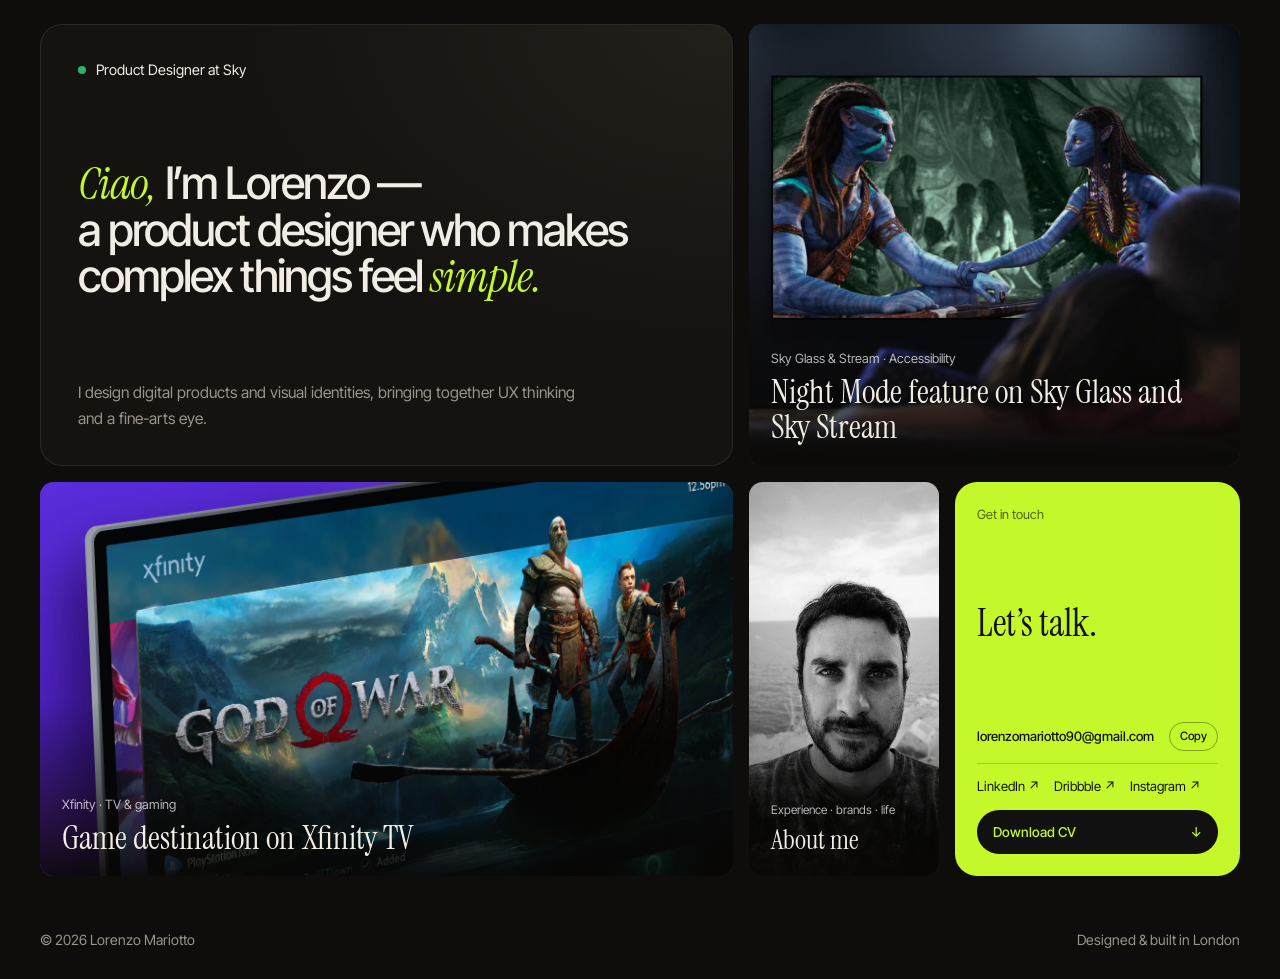
==== commit eb925959: "Rename case studies: 'Game destination on Xfinity TV' and 'Night Mode feature on Sky Glass and Sky S" ====
--- a/index.html
+++ b/index.html
@@ -47,12 +47,12 @@
 
         <a class="b b-case b-nm media reveal" href="night-mode.html">
           <img src="images/night-mode/thumb.jpg" alt="A couple cuddled up on the sofa watching Avatar on Sky Glass in a dark living room">
-          <span class="b-cap"><small>Sky Glass &amp; Stream · Accessibility</small><strong>Night Mode</strong></span>
+          <span class="b-cap"><small>Sky Glass &amp; Stream · Accessibility</small><strong>Night Mode feature on Sky Glass and Sky Stream</strong></span>
         </a>
 
         <a class="b b-case b-gv media reveal" href="game-vision.html">
           <img src="images/game-vision/thumb.jpg" alt="The Xfinity games billboard with God of War, on a TV shown at an angle">
-          <span class="b-cap"><small>Xfinity · TV &amp; gaming</small><strong>Game Vision on TV</strong></span>
+          <span class="b-cap"><small>Xfinity · TV &amp; gaming</small><strong>Game destination on Xfinity TV</strong></span>
         </a>
 
         <div class="b-side">
@@ -94,18 +94,18 @@
           </span>
           <span class="case-cap">
             <span class="case-index">01 — Sky Glass &amp; Stream · Accessibility</span>
-            <span class="case-title">Night Mode <span class="case-arrow" aria-hidden="true">↗</span></span>
+            <span class="case-title">Night Mode feature on Sky Glass and Sky Stream <span class="case-arrow" aria-hidden="true">↗</span></span>
           </span>
         </a>
 
         <a class="case-tile reveal" href="game-vision.html">
           <span class="case-media media">
             <img src="images/game-vision/thumb.jpg" alt="The Xfinity games billboard with God of War, on a TV shown at an angle" loading="lazy">
-            <span class="media-fallback" aria-hidden="true">GAME VISION</span>
+            <span class="media-fallback" aria-hidden="true">GAME DESTINATION</span>
           </span>
           <span class="case-cap">
             <span class="case-index">02 — Xfinity · TV &amp; gaming</span>
-            <span class="case-title">Game Vision on TV <span class="case-arrow" aria-hidden="true">↗</span></span>
+            <span class="case-title">Game destination on Xfinity TV <span class="case-arrow" aria-hidden="true">↗</span></span>
           </span>
         </a>
       </div>
--- a/style.css
+++ b/style.css
@@ -272,6 +272,23 @@
 .cs-points strong { color: var(--ink); font-weight: 500; }
 .cs-gallery { grid-column: 1 / -1; margin-top: 12px; }
 .next-case { margin-top: 0; }
+
+/* Explore more case studies (end of each case study) */
+.more-cases { border-top: 1px solid var(--line); }
+.more-card { display: grid; grid-template-columns: 1.4fr 1fr; align-items: stretch; border-radius: 22px; overflow: hidden; background: #161511; box-shadow: 0 0 0 1px var(--line) inset; color: inherit; text-decoration: none; transition: transform .5s var(--ease), box-shadow .5s var(--ease); }
+.more-card:hover, .more-card:focus-visible { transform: translateY(-6px); box-shadow: 0 0 0 1px rgba(197,248,42,.45) inset, 0 30px 60px -24px rgba(0,0,0,.9); }
+.more-img { aspect-ratio: 4 / 3; border-radius: 0; }
+.more-img img { transition: transform .9s var(--ease); }
+.more-card:hover .more-img img { transform: scale(1.05); }
+.more-cap { display: flex; flex-direction: column; justify-content: center; gap: 14px; padding: clamp(28px, 4vw, 56px); }
+.more-cap small { color: var(--muted); font-size: .85rem; }
+.more-cap strong { font: 400 clamp(2.2rem, 4vw, 3.4rem)/1 var(--serif); transition: color .3s; }
+.more-card:hover .more-cap strong { color: var(--accent); }
+.more-desc { color: var(--muted); max-width: 420px; }
+.more-cta { margin-top: 8px; font-weight: 500; }
+.more-cta span { display: inline-block; transition: transform .4s var(--ease); }
+.more-card:hover .more-cta span { transform: translateX(6px); }
+@media (max-width: 820px) { .more-card { grid-template-columns: 1fr; } }
 .cs-shot { grid-column: 1 / -1; border-radius: var(--radius); }
 .cs-shot img { height: auto; }
 .cs-shot.is-empty { aspect-ratio: 16 / 9; }
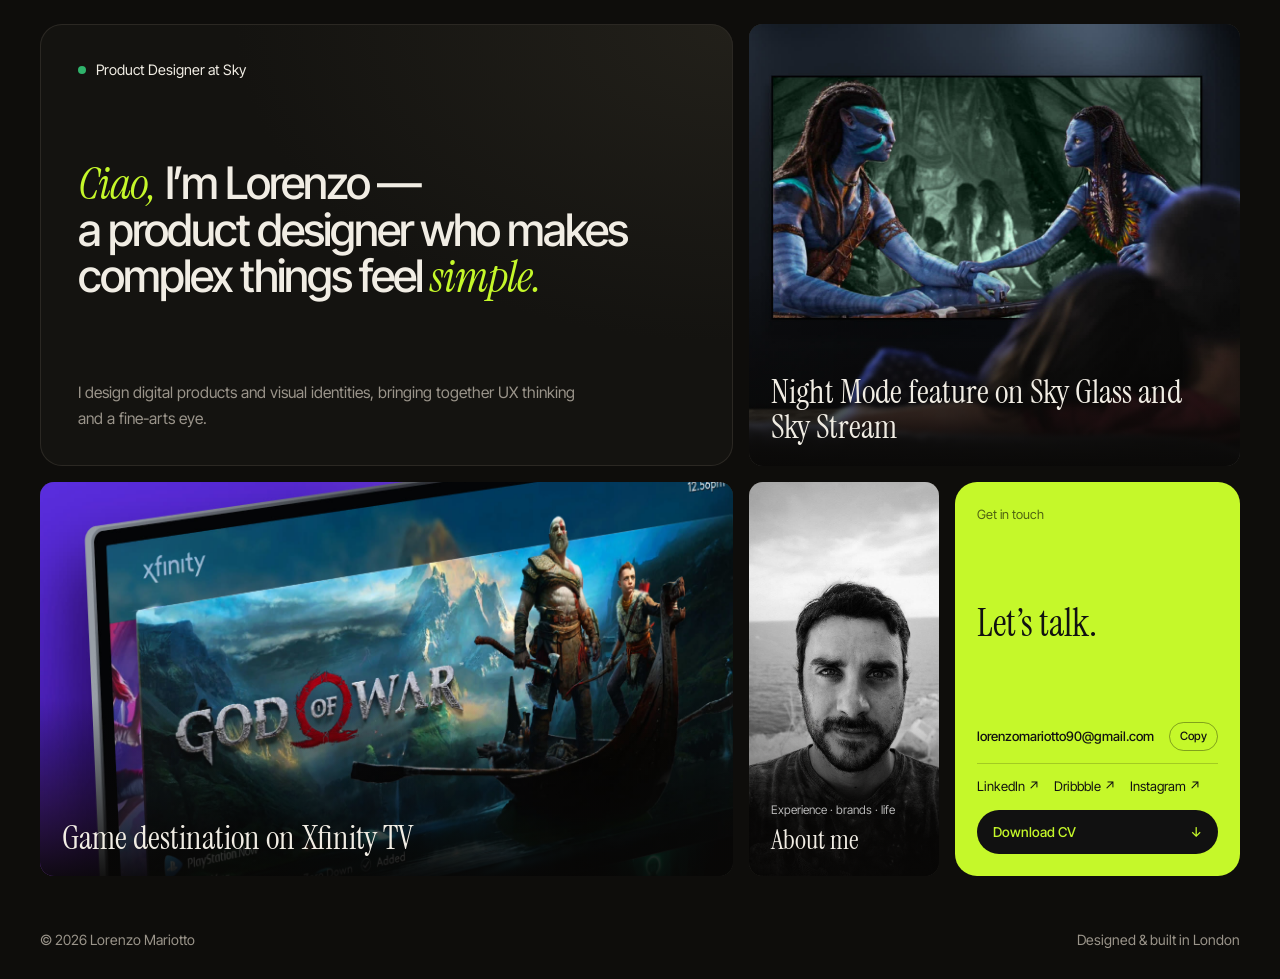
==== commit 3bb5d6b5: "Remove small labels from case study cards on the homepage Co-Authored-By: Claude Opus 5.5 <noreply@a" ====
--- a/index.html
+++ b/index.html
@@ -47,12 +47,12 @@
 
         <a class="b b-case b-nm media reveal" href="night-mode.html">
           <img src="images/night-mode/thumb.jpg" alt="A couple cuddled up on the sofa watching Avatar on Sky Glass in a dark living room">
-          <span class="b-cap"><small>Sky Glass &amp; Stream · Accessibility</small><strong>Night Mode feature on Sky Glass and Sky Stream</strong></span>
+          <span class="b-cap"><strong>Night Mode feature on Sky Glass and Sky Stream</strong></span>
         </a>
 
         <a class="b b-case b-gv media reveal" href="game-vision.html">
           <img src="images/game-vision/thumb.jpg" alt="The Xfinity games billboard with God of War, on a TV shown at an angle">
-          <span class="b-cap"><small>Xfinity · TV &amp; gaming</small><strong>Game destination on Xfinity TV</strong></span>
+          <span class="b-cap"><strong>Game destination on Xfinity TV</strong></span>
         </a>
 
         <div class="b-side">
--- a/style.css
+++ b/style.css
@@ -194,8 +194,8 @@
 .js .logo-group { animation: marquee-scroll 34s linear infinite; }
 .marquee:hover .logo-group { animation-play-state: paused; }
 @keyframes marquee-scroll { to { transform: translateX(calc(-100% - var(--gap))); } }
-.logo { display: flex; align-items: center; justify-content: center; height: 44px; white-space: nowrap; }
-.logo img { display: none; height: 100%; width: auto; max-width: 160px; object-fit: contain; filter: brightness(0) invert(1); opacity: .6; transition: opacity .2s; }
+.logo { display: flex; align-items: center; justify-content: center; height: 52px; white-space: nowrap; }
+.logo img { display: none; height: var(--h, 40px); width: auto; max-width: 180px; object-fit: contain; filter: brightness(0) invert(1); opacity: .6; transition: opacity .2s; }
 .logo-name { font: 500 clamp(1.15rem, 2vw, 1.6rem)/1 var(--sans); letter-spacing: -.03em; color: var(--muted); transition: color .2s; }
 .logo:hover .logo-name { color: var(--ink); }
 .logo.has-img img { display: block; }
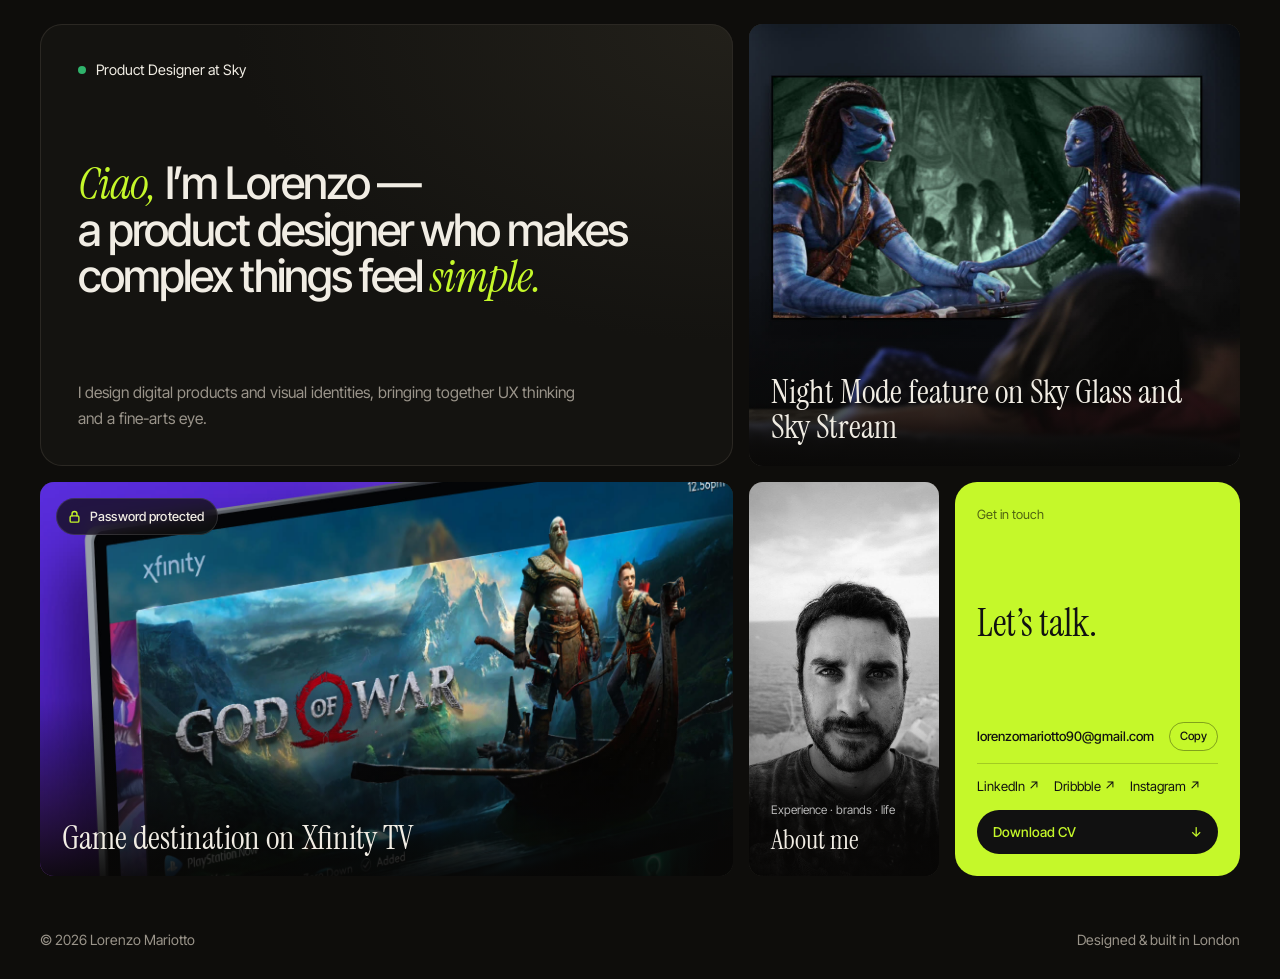
==== commit 9fdba7fd: "Add 'Password protected' badge to the Game destination card Co-Authored-By: Claude Opus 5.5 <noreply" ====
--- a/index.html
+++ b/index.html
@@ -23,13 +23,6 @@
   <!-- No top navigation on the home page: everything is reachable from the bento grid. -->
 
   <main id="main">
-    <!-- WORK REEL hidden. To show it again: remove "hidden" below and set preload="auto". -->
-    <div class="hero-reel" aria-hidden="true" hidden>
-      <video autoplay muted loop playsinline preload="none" poster="images/work-reel-poster.jpg">
-        <source src="videos/work-reel.mp4" type="video/mp4">
-      </video>
-    </div>
-
     <!-- HERO: bento grid with intro, the two case studies, About page link and contact -->
     <section class="hero hero-bento container" id="top">
       <div class="bento">
@@ -52,6 +45,7 @@
 
         <a class="b b-case b-gv media reveal" href="game-vision.html">
           <img src="images/game-vision/thumb.jpg" alt="The Xfinity games billboard with God of War, on a TV shown at an angle">
+          <span class="b-lock"><svg viewBox="0 0 24 24" aria-hidden="true"><rect x="5" y="11" width="14" height="10" rx="2"/><path d="M8 11V8a4 4 0 0 1 8 0v3"/></svg>Password protected</span>
           <span class="b-cap"><strong>Game destination on Xfinity TV</strong></span>
         </a>
 
--- a/style.css
+++ b/style.css
@@ -80,18 +80,7 @@
 .text-link:hover { color: var(--accent); background-size: 0 1px; background-position: 100% 100%; }
 .eyebrow { font-size: .78rem; font-weight: 500; letter-spacing: .14em; text-transform: uppercase; color: var(--muted); margin-bottom: 18px; }
 
-/* ---------- Hero work reel (top-right corner) ---------- */
-.hero-reel {
-  position: absolute; top: 0; right: 0; z-index: 0; pointer-events: none;
-  width: min(68vw, 1240px); aspect-ratio: 16 / 9; opacity: .6;
-  -webkit-mask-image: radial-gradient(ellipse 115% 125% at 100% 0%, #000 38%, rgba(0,0,0,.75) 55%, rgba(0,0,0,.3) 72%, transparent 88%);
-          mask-image: radial-gradient(ellipse 115% 125% at 100% 0%, #000 38%, rgba(0,0,0,.75) 55%, rgba(0,0,0,.3) 72%, transparent 88%);
-}
-.hero-reel { overflow: hidden; }
-/* Zoom from the bottom-left so the TV's own clock and logo bar fall outside the frame */
-.hero-reel video { display: block; width: 100%; height: 100%; object-fit: cover; transform: scale(1.16); transform-origin: 0 100%; }
 .hero { position: relative; z-index: 1; }
-@media (max-width: 720px) { .hero-reel { width: 130vw; opacity: .45; } }
 
 /* ---------- Hero ---------- */
 .hero { padding: clamp(56px, 10vw, 120px) 0 clamp(48px, 7vw, 80px); }
@@ -132,6 +121,9 @@
 .b-photo .b-cap small { font-size: .74rem; }
 .b-case::after, .b-photo::after { content: ""; position: absolute; inset: 0; background: linear-gradient(0deg, rgba(8,7,6,.92), rgba(8,7,6,0) 45%); }
 .b-cap { position: absolute; z-index: 1; left: 22px; right: 22px; bottom: 20px; }
+/* "Password protected" badge on locked case studies */
+.b-lock { position: absolute; z-index: 1; top: 16px; left: 16px; display: inline-flex; align-items: center; gap: 8px; padding: 8px 14px 8px 11px; border-radius: 99px; background: rgba(14,13,11,.72); backdrop-filter: blur(10px); -webkit-backdrop-filter: blur(10px); box-shadow: 0 0 0 1px rgba(255,255,255,.12) inset; color: var(--ink); font-size: .8rem; font-weight: 500; letter-spacing: .01em; }
+.b-lock svg { width: 15px; height: 15px; fill: none; stroke: var(--accent); stroke-width: 2.2; stroke-linecap: round; stroke-linejoin: round; }
 .b-cap small { display: block; color: rgba(255,255,255,.7); font-size: .8rem; margin-bottom: 6px; }
 .b-cap strong { font: 400 clamp(1.7rem, 2.6vw, 2.4rem)/1 var(--serif); transition: color .3s; }
 .b-case:hover .b-cap strong, .b-photo:hover .b-cap strong { color: var(--accent); }
@@ -213,7 +205,8 @@
 
 /* ---------- Media + fallback ---------- */
 .media { position: relative; overflow: hidden; border-radius: var(--radius); background: var(--line); margin: 0; }
-.media img { width: 100%; height: 100%; object-fit: cover; transition: transform .8s var(--ease); }
+.media img, .media video { width: 100%; height: 100%; object-fit: cover; transition: transform .8s var(--ease); }
+.media video { display: block; }
 .media-fallback { display: none; }
 .media.is-empty { background: linear-gradient(135deg, #25221d, #181612); }
 .media.is-empty .media-fallback {
@@ -529,6 +522,4 @@
   .js .reveal { opacity: 1; transform: none; }
   .logo-group[aria-hidden="true"] { display: none; }
   .logo-group { flex-wrap: wrap; row-gap: 24px; }
-  .hero-reel video { display: none; }
-  .hero-reel { background: url("images/work-reel-poster.jpg") center / cover; }
-}
+}
